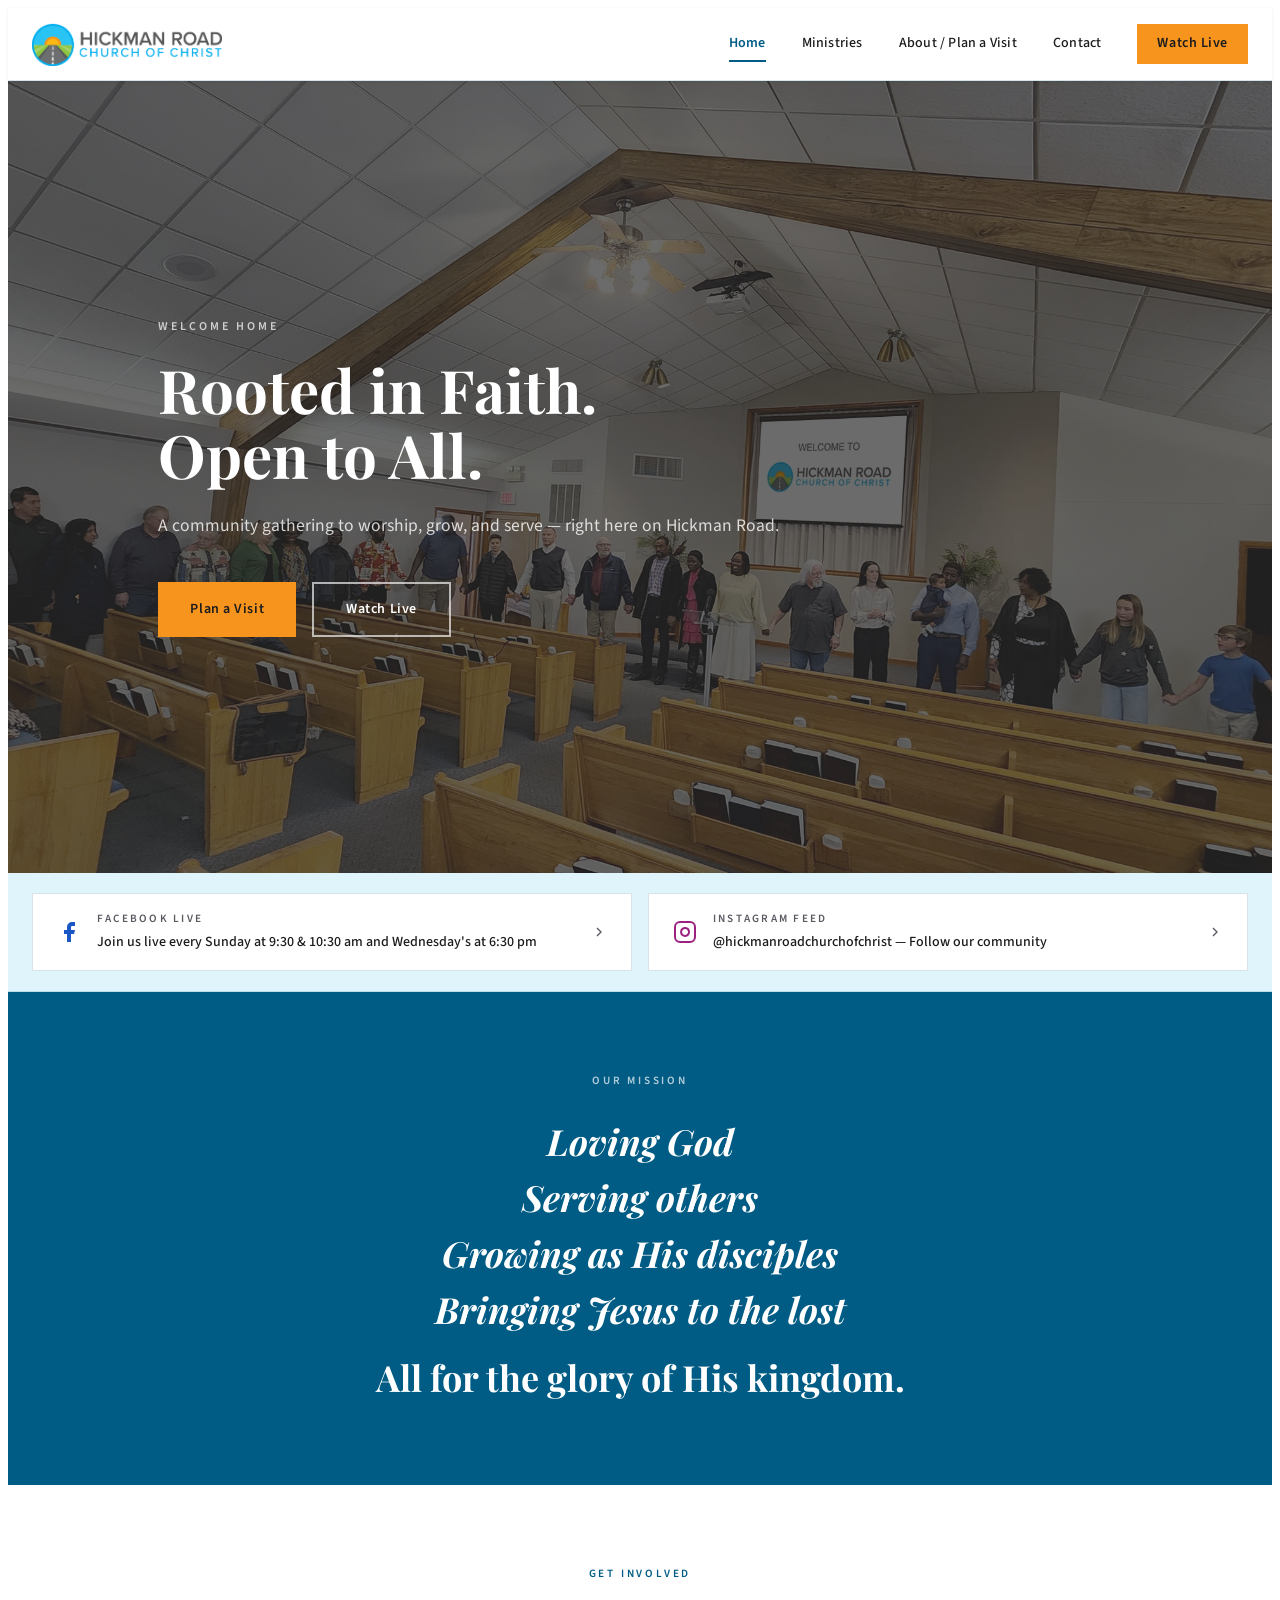
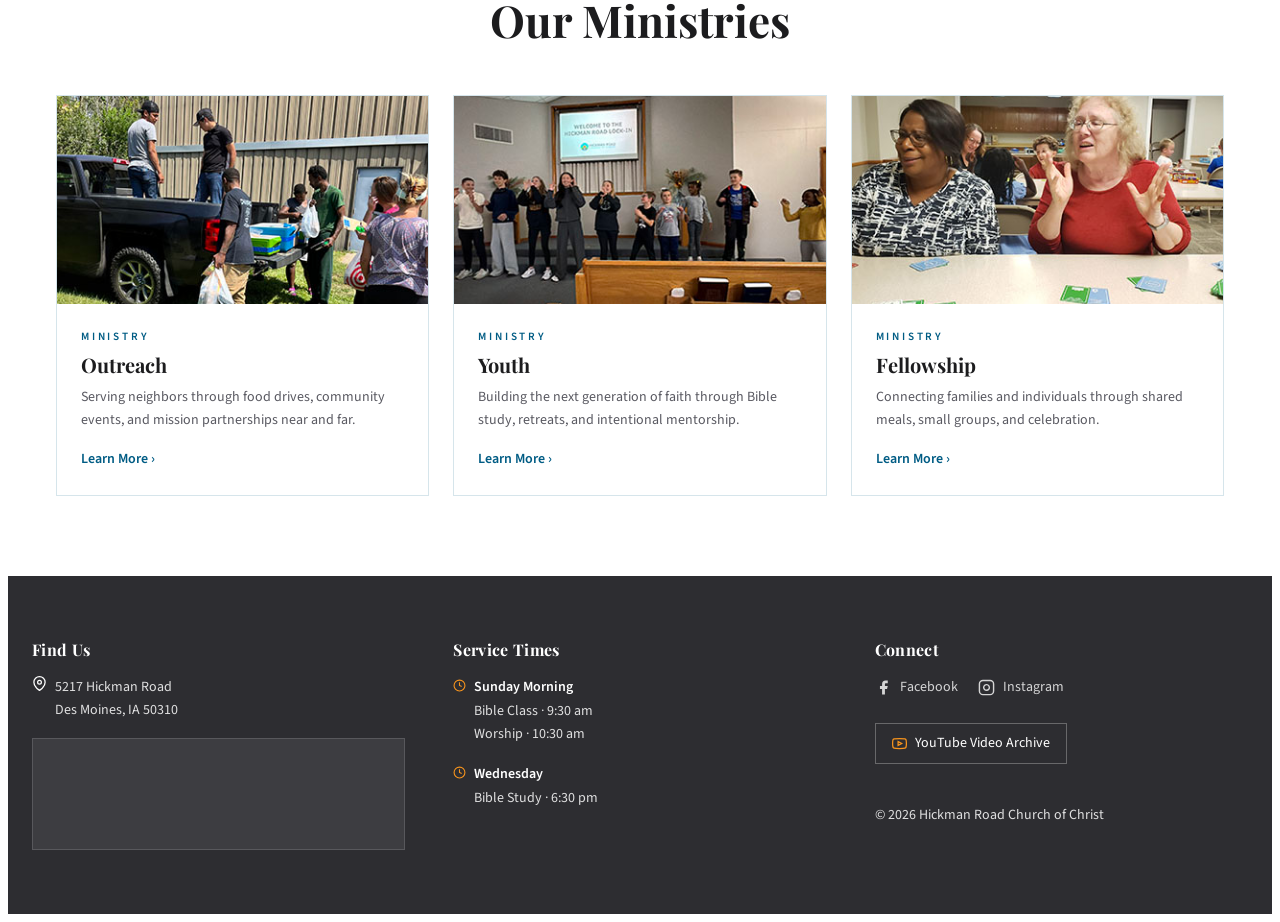
==== index.html @ 823d5087 "Initial commit" ====
<!DOCTYPE html>
<html lang="en">

<head>
    <meta charset="UTF-8" />
    <meta name="viewport" content="width=device-width, initial-scale=1.0" />
    <title>Home — Hickman Road Church of Christ</title>
    <link rel="preconnect" href="https://fonts.googleapis.com" />
    <link rel="preconnect" href="https://fonts.gstatic.com" crossorigin />
    <link
        href="https://fonts.googleapis.com/css2?family=Playfair+Display:ital,wght@0,400;0,600;0,700;1,400;1,600&family=Source+Sans+3:wght@300;400;500;600&display=swap"
        rel="stylesheet" />
    <link rel="stylesheet" href="scss/main.css" />
</head>

<body>

    <a href="#main-content" class="skip-link">Skip to main content</a>

    <header role="banner" class="site-header">
        <div class="site-header__inner">
            <a href="index.html" class="site-header__logo" aria-label="Hickman Road Church of Christ — go to home page">
                <img src="images/logo-full.png" alt="" aria-hidden="true" class="logo-full" />
                <img src="images/logo-bug.png" alt="" aria-hidden="true" class="logo-bug" />
            </a>
            <nav class="site-nav" aria-label="Main navigation">
                <a href="index.html" class="site-nav__link" aria-current="page">Home</a>
                <a href="ministries.html" class="site-nav__link">Ministries</a>
                <a href="about.html" class="site-nav__link">About / Plan a Visit</a>
                <a href="contact.html" class="site-nav__link">Contact</a>
                <a href="https://www.facebook.com/hickmanroadchurchofchrist" class="site-nav__cta" target="_blank" rel="noopener noreferrer">Watch Live</a>
            </nav>
            <button class="hamburger" id="hamburger-btn" aria-label="Open navigation menu" aria-expanded="false"
                aria-controls="mobile-nav">
                <svg id="icon-menu" width="22" height="22" viewBox="0 0 24 24" fill="none" stroke="currentColor"
                    stroke-width="2" aria-hidden="true">
                    <line x1="3" y1="6" x2="21" y2="6" />
                    <line x1="3" y1="12" x2="21" y2="12" />
                    <line x1="3" y1="18" x2="21" y2="18" />
                </svg>
                <svg id="icon-close" width="22" height="22" viewBox="0 0 24 24" fill="none" stroke="currentColor"
                    stroke-width="2" aria-hidden="true" style="display:none;">
                    <line x1="18" y1="6" x2="6" y2="18" />
                    <line x1="6" y1="6" x2="18" y2="18" />
                </svg>
            </button>
        </div>
        <div id="mobile-nav" class="mobile-nav" hidden role="navigation" aria-label="Mobile navigation">
            <a href="index.html" class="mobile-nav__link" aria-current="page">Home</a>
            <a href="ministries.html" class="mobile-nav__link">Ministries</a>
            <a href="about.html" class="mobile-nav__link">About / Plan a Visit</a>
            <a href="contact.html" class="mobile-nav__link">Contact</a>
            <a href="https://www.facebook.com/hickmanroadchurchofchrist" class="mobile-nav__link mobile-nav__link--cta" target="_blank" rel="noopener noreferrer">Watch Live</a>
        </div>
    </header>

    <main id="main-content" tabindex="-1" style="outline:none;">

        <!-- Hero -->
        <section class="hero" aria-labelledby="hero-heading">
            <img src="images/hickman_road_hero_2500x1250.webp" alt="Hickman Road Church of Christ congregation holding hands and praising God" aria-hidden="true" class="hero__bg" />
            <div class="hero__inner">
                <div class="hero__content">
                    <span class="hero__eyebrow" aria-hidden="true">Welcome Home</span>
                    <h1 id="hero-heading" class="hero__heading">Rooted in Faith.<br>Open to All.</h1>
                    <p class="hero__body">A community gathering to worship, grow, and serve — right here on Hickman Road.</p>
                    <div class="hero__actions">
                        <a href="about.html" class="btn btn--accent">Plan a Visit</a>
                        <a href="https://www.facebook.com/hickmanroadchurchofchrist" class="btn btn--outline-white" target="_blank" rel="noopener noreferrer">Watch Live</a>
                    </div>
                </div>
            </div>
        </section>

        <!-- Social Strip -->
        <div class="social-strip" aria-label="Connect with us online">
            <div class="social-strip__inner">
                <a href="https://www.facebook.com/hickmanroadchurchofchrist" class="social-strip__item" target="_blank" rel="noopener noreferrer"
                    aria-label="Join our Facebook Live service every Sunday at 10:30 am">
                    <svg class="social-strip__item-icon" width="24" height="24" viewBox="0 0 24 24" fill="#1a56c4"
                        aria-hidden="true">
                        <path d="M18 2h-3a5 5 0 00-5 5v3H7v4h3v8h4v-8h3l1-4h-4V7a1 1 0 011-1h3z" />
                    </svg>
                    <div>
                        <div class="social-strip__item-label">Facebook Live</div>
                        <div class="social-strip__item-sub">Join us live every Sunday at 9:30 & 10:30 am and Wednesday's at 6:30 pm</div>
                    </div>
                    <svg class="social-strip__item-arrow" width="16" height="16" viewBox="0 0 24 24" fill="none"
                        stroke="currentColor" stroke-width="2" aria-hidden="true">
                        <polyline points="9 18 15 12 9 6" />
                    </svg>
                </a>
                <a href="https://www.instagram.com/hickmanroadchurchofchrist" class="social-strip__item" aria-label="Follow @hickmanroadchurchofchrist on Instagram" target="_blank" rel="noopener noreferrer">
                    <svg class="social-strip__item-icon" width="24" height="24" viewBox="0 0 24 24" fill="none"
                        stroke="#9b237f" stroke-width="2" aria-hidden="true">
                        <rect x="2" y="2" width="20" height="20" rx="5" />
                        <path d="M16 11.37A4 4 0 1112.63 8 4 4 0 0116 11.37z" />
                        <line x1="17.5" y1="6.5" x2="17.51" y2="6.5" />
                    </svg>
                    <div>
                        <div class="social-strip__item-label">Instagram Feed</div>
                        <div class="social-strip__item-sub">@hickmanroadchurchofchrist — Follow our community</div>
                    </div>
                    <svg class="social-strip__item-arrow" width="16" height="16" viewBox="0 0 24 24" fill="none"
                        stroke="currentColor" stroke-width="2" aria-hidden="true">
                        <polyline points="9 18 15 12 9 6" />
                    </svg>
                </a>
            </div>
        </div>

        <!-- Mission Band -->
        <section class="mission-band" aria-labelledby="mission-band-heading">
            <div class="mission-band__inner">
                <span class="mission-band__eyebrow" aria-hidden="true">Our Mission</span>
                <h2 id="mission-band-heading" class="mission-band__text">
                    Loving God<br>Serving others<br>Growing as His disciples<br>Bringing Jesus to the lost
                    <span class="coda"><strong>All for the glory of His kingdom.</strong></span>
                </h2>
            </div>
        </section>

        <!-- Ministries Preview -->
        <section class="ministries-preview" aria-labelledby="min-preview-heading">
            <div class="ministries-preview__inner">
                <div class="ministries-preview__header">
                    <span class="eyebrow">Get Involved</span>
                    <h2 id="min-preview-heading">Our Ministries</h2>
                </div>
                <div class="ministries-preview__grid">

                    <div class="ministry-card">
                        <div class="ministry-card__image">
                            <img src="images/Joppa_387x224.jpg"
                                alt="Outreach ministry" />
                        </div>
                        <div class="ministry-card__body">
                            <span class="ministry-card__eyebrow">Ministry</span>
                            <h3 class="ministry-card__heading">Outreach</h3>
                            <p class="ministry-card__desc">Serving neighbors through food drives, community events, and
                                mission partnerships near and far.</p>
                            <a href="ministries.html#outreach" class="ministry-card__link">Learn More ›</a>
                        </div>
                    </div>

                    <div class="ministry-card">
                        <div class="ministry-card__image">
                            <img src="images/lock-in_387x224.jpg"
                                alt="Youth ministry" />
                        </div>
                        <div class="ministry-card__body">
                            <span class="ministry-card__eyebrow">Ministry</span>
                            <h3 class="ministry-card__heading">Youth</h3>
                            <p class="ministry-card__desc">Building the next generation of faith through Bible study,
                                retreats, and intentional mentorship.</p>
                            <a href="ministries.html#youth" class="ministry-card__link">Learn More ›</a>
                        </div>
                    </div>

                    <div class="ministry-card">
                        <div class="ministry-card__image">
                            <img src="images/game_night_387x224.jpg"
                                alt="Fellowship ministry" />
                        </div>
                        <div class="ministry-card__body">
                            <span class="ministry-card__eyebrow">Ministry</span>
                            <h3 class="ministry-card__heading">Fellowship</h3>
                            <p class="ministry-card__desc">Connecting families and individuals through shared meals,
                                small groups, and celebration.</p>
                            <a href="ministries.html#fellowship" class="ministry-card__link">Learn More ›</a>
                        </div>
                    </div>

                </div>
            </div>
        </section>

    </main>

    <footer class="site-footer" aria-label="Site footer">
        <div class="site-footer__inner">
            <div class="site-footer__grid">
                <div class="site-footer__col">
                    <h2 class="site-footer__heading">Find Us</h2>
                    <div style="display:flex;align-items:flex-start;gap:0.5rem;margin-bottom:1rem;">
                        <svg class="ft-icon" width="15" height="15" viewBox="0 0 24 24" fill="none"
                            stroke="currentColor" stroke-width="2" aria-hidden="true">
                            <path d="M21 10c0 7-9 13-9 13s-9-6-9-13a9 9 0 0118 0z" />
                            <circle cx="12" cy="10" r="3" />
                        </svg>
                        <address>5217 Hickman Road<br>Des Moines, IA 50310</address>
                    </div>
                    <div class="site-footer__map-placeholder">
                        <iframe
                            src="https://www.google.com/maps/embed?pb=!1m14!1m8!1m3!1d47726.13663338739!2d-93.690954!3d41.61503!3m2!1i1024!2i768!4f13.1!3m3!1m2!1s0x87ee9e9b1088c731%3A0x2dcc5c05e4bc207!2sHickman%20Road%20Church%20of%20Christ!5e0!3m2!1sen!2sus!4v1785357381232!5m2!1sen!2sus"
                            width="100%"
                            height="100%"
                            style="border:0; min-height:7rem;"
                            allowfullscreen=""
                            loading="lazy"
                            referrerpolicy="strict-origin-when-cross-origin"
                            title="Footer map showing Hickman Road Church of Christ location">
                        </iframe>
                    </div>
                </div>
                <div class="site-footer__col">
                    <h2 class="site-footer__heading">Service Times</h2>
                    <ul class="site-footer__schedule" aria-label="Weekly service schedule">
                        <li>
                            <svg class="ft-icon" width="13" height="13" viewBox="0 0 24 24" fill="none"
                                stroke="currentColor" stroke-width="2" aria-hidden="true">
                                <circle cx="12" cy="12" r="10" />
                                <polyline points="12 6 12 12 16 14" />
                            </svg>
                            <div><strong>Sunday Morning</strong>
                                <div>Bible Class · 9:30 am</div>
                                <div>Worship · 10:30 am</div>
                            </div>
                        </li>
                        <li>
                            <svg class="ft-icon" width="13" height="13" viewBox="0 0 24 24" fill="none"
                                stroke="currentColor" stroke-width="2" aria-hidden="true">
                                <circle cx="12" cy="12" r="10" />
                                <polyline points="12 6 12 12 16 14" />
                            </svg>
                            <div><strong>Wednesday</strong>
                                <div>Bible Study · 6:30 pm</div>
                            </div>
                        </li>
                    </ul>
                </div>
                <div class="site-footer__col">
                    <h2 class="site-footer__heading">Connect</h2>
                    <nav class="site-footer__social" aria-label="Social media links">
                        <a href="https://www.facebook.com/hickmanroadchurchofchrist" aria-label="Visit our Facebook page" target="_blank" rel="noopener noreferrer">
                            <svg class="ft-icon" width="17" height="17" viewBox="0 0 24 24" fill="currentColor"
                                aria-hidden="true">
                                <path d="M18 2h-3a5 5 0 00-5 5v3H7v4h3v8h4v-8h3l1-4h-4V7a1 1 0 011-1h3z" />
                            </svg> Facebook
                        </a>
                        <a href="https://www.instagram.com/hickmanroadchurchofchrist/" aria-label="Visit our Instagram profile" target="_blank" rel="noopener noreferrer">
                            <svg class="ft-icon" width="17" height="17" viewBox="0 0 24 24" fill="none"
                                stroke="currentColor" stroke-width="2" aria-hidden="true">
                                <rect x="2" y="2" width="20" height="20" rx="5" />
                                <path d="M16 11.37A4 4 0 1112.63 8 4 4 0 0116 11.37z" />
                                <line x1="17.5" y1="6.5" x2="17.51" y2="6.5" />
                            </svg> Instagram
                        </a>
                    </nav>
                    <a href="https://www.youtube.com/@hickmanroadchurchofchrist6056" class="site-footer__archive" aria-label="Browse sermon archive recordings" target="_blank" rel="noopener noreferrer">
                        <svg class="ft-icon" width="15" height="15" viewBox="0 0 24 24" fill="none"
                            stroke="currentColor" stroke-width="2" aria-hidden="true">
                            <path
                                d="M22.54 6.42a2.78 2.78 0 00-1.94-1.96C18.88 4 12 4 12 4s-6.88 0-8.6.46a2.78 2.78 0 00-1.94 1.96A29 29 0 001 12a29 29 0 00.46 5.58A2.78 2.78 0 003.4 19.54C5.12 20 12 20 12 20s6.88 0 8.6-.46a2.78 2.78 0 001.94-1.96A29 29 0 0023 12a29 29 0 00-.46-5.58z" />
                            <polygon points="9.75 15.02 15.5 12 9.75 8.98 9.75 15.02" />
                        </svg>
                        YouTube Video Archive
                    </a>
                    <p class="site-footer__copy">© 2026 Hickman Road Church of Christ</p>
                    <p class="site-footer__copy">
                    </p>
                </div>
            </div>
        </div>
    </footer>

    <script src="js/main.js"></script>
</body>

</html>
---- scss/main.css ----
*,
*::before,
*::after {
  box-sizing: border-box;
}

html {
  font-size: 16px;
  scroll-behavior: smooth;
  -webkit-text-size-adjust: 100%;
}

body {
  font-family: "Source Sans 3", "Segoe UI", Helvetica, Arial, sans-serif;
  font-size: 1rem;
  line-height: 1.65;
  color: #1c1c1e;
  background-color: #ffffff;
  -webkit-font-smoothing: antialiased;
  -moz-osx-font-smoothing: grayscale;
}

h1,
h2,
h3,
h4,
h5,
h6 {
  font-family: "Playfair Display", Georgia, "Times New Roman", serif;
  font-weight: 700;
  line-height: 1.2;
  color: #1c1c1e;
  margin: 0;
}

p {
  margin: 0;
}

a {
  color: #005c84;
  text-decoration: none;
}
a:hover {
  text-decoration: underline;
}

img,
picture,
video {
  max-width: 100%;
  display: block;
}

ul,
ol {
  list-style: none;
  margin: 0;
  padding: 0;
}

button {
  font-family: "Source Sans 3", "Segoe UI", Helvetica, Arial, sans-serif;
  cursor: pointer;
}

address {
  font-style: normal;
}

button:focus-visible,
a:focus-visible,
input:focus-visible,
select:focus-visible,
textarea:focus-visible {
  outline: 3px solid #005c84;
  outline-offset: 3px;
}

@media (prefers-reduced-motion: reduce) {
  *,
  *::before,
  *::after {
    animation-duration: 0.01ms !important;
    animation-iteration-count: 1 !important;
    transition-duration: 0.01ms !important;
  }
}
.sr-only {
  position: absolute;
  width: 1px;
  height: 1px;
  padding: 0;
  margin: -1px;
  overflow: hidden;
  clip: rect(0, 0, 0, 0);
  white-space: nowrap;
  border-width: 0;
}

.section--primary h1,
.section--primary h2,
.section--primary h3,
.section--primary p,
.mission-band h1,
.mission-band h2 {
  color: #ffffff;
}

@keyframes fadeInUp {
  from {
    opacity: 0;
    transform: translateY(28px);
  }
  to {
    opacity: 1;
    transform: translateY(0);
  }
}
@keyframes fadeIn {
  from {
    opacity: 0;
  }
  to {
    opacity: 1;
  }
}
@keyframes slideInLeft {
  from {
    opacity: 0;
    transform: translateX(-28px);
  }
  to {
    opacity: 1;
    transform: translateX(0);
  }
}
@keyframes pulse {
  0%, 100% {
    transform: scale(1);
  }
  50% {
    transform: scale(1.03);
  }
}
@keyframes shimmer {
  from {
    background-position: -200% 0;
  }
  to {
    background-position: 200% 0;
  }
}
.anim-fade-in-up {
  animation: fadeInUp 0.65s ease both;
}

.anim-fade-in {
  animation: fadeIn 0.5s ease both;
}

.anim-slide-in-left {
  animation: slideInLeft 0.55s ease both;
}

.anim-delay-1 {
  animation-delay: 0.1s;
}

.anim-delay-2 {
  animation-delay: 0.2s;
}

.anim-delay-3 {
  animation-delay: 0.3s;
}

.anim-delay-4 {
  animation-delay: 0.4s;
}

.anim-delay-5 {
  animation-delay: 0.5s;
}

@media (prefers-reduced-motion: reduce) {
  .anim-fade-in-up,
  .anim-fade-in,
  .anim-slide-in-left {
    animation: none;
    opacity: 1;
    transform: none;
  }
}
.site-header {
  position: sticky;
  top: 0;
  z-index: 50;
  background-color: #ffffff;
  border-bottom: 1px solid rgba(0, 92, 132, 0.16);
  box-shadow: 0 1px 3px rgba(0, 0, 0, 0.08);
}
.site-header__inner {
  width: 100%;
  max-width: 1280px;
  margin-inline: auto;
  padding-inline: 1.5rem;
  height: 72px;
  display: flex;
  align-items: center;
  justify-content: space-between;
}
.site-header__logo {
  display: flex;
  align-items: center;
  background: none;
  border: none;
  padding: 0;
  cursor: pointer;
  transition: opacity 0.15s ease;
}
.site-header__logo:hover {
  opacity: 0.85;
}
.site-header__logo .logo-full {
  display: none;
  height: 44px;
  width: auto;
  -o-object-fit: contain;
     object-fit: contain;
}
@media screen and (min-width: 768px) {
  .site-header__logo .logo-full {
    display: block;
  }
}
.site-header__logo .logo-bug {
  display: block;
  height: 40px;
  width: auto;
  -o-object-fit: contain;
     object-fit: contain;
}
@media screen and (min-width: 768px) {
  .site-header__logo .logo-bug {
    display: none;
  }
}

.site-nav {
  display: none;
  align-items: center;
  gap: 0.25rem;
}
@media screen and (min-width: 768px) {
  .site-nav {
    display: flex;
  }
}
.site-nav__link {
  position: relative;
  padding: 0.5rem 1rem;
  display: inline-block;
  font-family: "Source Sans 3", "Segoe UI", Helvetica, Arial, sans-serif;
  font-size: 0.875rem;
  font-weight: 500;
  color: #1c1c1e;
  background: none;
  border: none;
  cursor: pointer;
  letter-spacing: 0.015em;
  transition: color 0.15s ease, transform 0.15s ease;
  text-decoration: none;
}
.site-nav__link::after {
  content: "";
  position: absolute;
  bottom: 2px;
  left: 1rem;
  right: 1rem;
  height: 2px;
  background-color: #005c84;
  transform: scaleX(0);
  transform-origin: center;
  transition: transform 0.25s ease;
}
.site-nav__link:hover {
  color: #005c84;
  text-decoration: none;
  transform: scale(1.06);
}
.site-nav__link:hover::after {
  transform: scaleX(1);
}
.site-nav__link:focus-visible {
  text-decoration: none;
}
.site-nav__link[aria-current=page] {
  color: #005c84;
  font-weight: 600;
}
.site-nav__link[aria-current=page]::after {
  transform: scaleX(1);
}
.site-nav__cta {
  display: inline-flex;
  align-items: center;
  justify-content: center;
  gap: 0.5rem;
  padding: 0.875rem 2rem;
  font-family: "Source Sans 3", "Segoe UI", Helvetica, Arial, sans-serif;
  font-size: 0.875rem;
  font-weight: 600;
  letter-spacing: 0.04em;
  border: none;
  cursor: pointer;
  transition: background-color 0.15s ease, transform 0.15s ease, box-shadow 0.15s ease;
  text-decoration: none;
}
.site-nav__cta:hover {
  transform: translateY(-2px);
  box-shadow: 0 4px 16px rgba(0, 0, 0, 0.12);
  text-decoration: none;
}
.site-nav__cta:active {
  transform: translateY(0);
  box-shadow: none;
}
.site-nav__cta:focus-visible {
  outline: 3px solid #005c84;
  outline-offset: 3px;
}
.site-nav__cta {
  margin-left: 1rem;
  padding: 0.5rem 1.25rem;
  background-color: #f7941d;
  color: #1c1c1e;
}
.site-nav__cta:hover {
  background-color: rgb(207.4564102564, 116.5794871795, 7.3435897436);
}

.hamburger {
  display: flex;
  align-items: center;
  justify-content: center;
  width: 40px;
  height: 40px;
  padding: 0;
  background: none;
  border: none;
  cursor: pointer;
  color: #1c1c1e;
  transition: color 0.15s ease;
}
@media screen and (min-width: 768px) {
  .hamburger {
    display: none;
  }
}
.hamburger:hover {
  color: #005c84;
}

.mobile-nav {
  background-color: #ffffff;
  border-top: 1px solid rgba(0, 92, 132, 0.16);
}
.mobile-nav[hidden] {
  display: none;
}
@media screen and (min-width: 768px) {
  .mobile-nav {
    display: none !important;
  }
}
.mobile-nav__link {
  display: block;
  width: 100%;
  padding: 1rem 1.5rem;
  font-family: "Source Sans 3", "Segoe UI", Helvetica, Arial, sans-serif;
  font-size: 0.9rem;
  font-weight: 500;
  text-align: left;
  background: none;
  border: none;
  border-bottom: 1px solid rgba(0, 92, 132, 0.16);
  cursor: pointer;
  color: #1c1c1e;
  transition: background-color 0.15s ease, color 0.15s ease;
  text-decoration: none;
  display: block;
}
.mobile-nav__link:hover {
  background-color: #e0f4fb;
  color: #005c84;
}
.mobile-nav__link[aria-current=page] {
  color: #005c84;
  font-weight: 600;
  background-color: rgba(224, 244, 251, 0.6);
}
.mobile-nav__link--cta {
  background-color: #f7941d;
  color: #1c1c1e;
  font-weight: 600;
}
.mobile-nav__link--cta:hover {
  background-color: rgb(217.3076923077, 122.1153846154, 7.6923076923);
  color: #1c1c1e;
}

.site-footer {
  background-color: #2d2d31;
  color: #ffffff;
}
.site-footer__inner {
  width: 100%;
  max-width: 1280px;
  margin-inline: auto;
  padding-inline: 1.5rem;
  padding-top: 4rem;
  padding-bottom: 4rem;
}
.site-footer__grid {
  display: grid;
  grid-template-columns: 1fr;
  gap: 2.5rem;
}
@media screen and (min-width: 768px) {
  .site-footer__grid {
    grid-template-columns: repeat(3, 1fr);
    gap: 3rem;
  }
}
.site-footer__heading {
  font-family: "Playfair Display", Georgia, "Times New Roman", serif;
  font-size: 1rem;
  font-weight: 700;
  color: #ffffff;
  margin-bottom: 1rem;
  letter-spacing: 0.02em;
}
.site-footer__col p, .site-footer__col address {
  font-size: 0.875rem;
  line-height: 1.65;
  color: rgba(255, 255, 255, 0.85);
}
.site-footer__map-placeholder {
  width: 100%;
  height: 7rem;
  margin-top: 0.75rem;
  background-color: rgba(255, 255, 255, 0.08);
  border: 1px solid rgba(255, 255, 255, 0.14);
  display: flex;
  align-items: center;
  justify-content: center;
}
.site-footer__map-placeholder span {
  font-size: 0.7rem;
  color: rgba(255, 255, 255, 0.4);
  letter-spacing: 0.15em;
}
.site-footer__schedule {
  display: flex;
  flex-direction: column;
  gap: 1rem;
}
.site-footer__schedule li {
  display: flex;
  align-items: flex-start;
  gap: 0.5rem;
  font-size: 0.875rem;
  color: rgba(255, 255, 255, 0.85);
}
.site-footer__schedule li .ft-icon {
  flex-shrink: 0;
  margin-top: 3px;
  color: #f7941d;
}
.site-footer__schedule li strong {
  display: block;
  font-weight: 600;
  color: #ffffff;
  margin-bottom: 0.1rem;
}
.site-footer__social {
  display: flex;
  gap: 1.25rem;
  margin-bottom: 1.5rem;
}
.site-footer__social a,
.site-footer__social a:visited {
  display: inline-flex;
  align-items: center;
  gap: 0.5rem;
  font-size: 0.875rem;
  color: rgba(255, 255, 255, 0.8);
  text-decoration: none;
  transition: color 0.15s ease;
}
.site-footer__social a:hover,
.site-footer__social a:visited:hover {
  color: #ffffff;
  text-decoration: none;
}
.site-footer__social a .ft-icon,
.site-footer__social a:visited .ft-icon {
  flex-shrink: 0;
}
.site-footer__archive {
  display: inline-flex;
  align-items: center;
  gap: 0.5rem;
  padding: 0.5rem 1rem;
  font-size: 0.875rem;
  color: #ffffff;
  border: 1px solid rgba(255, 255, 255, 0.28);
  text-decoration: none;
  transition: background-color 0.15s ease;
}
.site-footer__archive .ft-icon {
  color: #f7941d;
}
.site-footer__archive:hover {
  background-color: rgba(255, 255, 255, 0.1);
  text-decoration: none;
}
.site-footer__copy {
  margin-top: 0.5rem;
  font-size: 0.75rem;
  color: rgba(255, 255, 255, 0.55);
}
.site-footer__copy a[href] {
  color: rgba(255, 255, 255, 0.7);
  text-decoration: underline;
}
.site-footer__copy a[href]:hover {
  color: #ffffff;
}
.site-footer__copy:first-of-type {
  margin-top: 2.5rem;
}
.site-footer__scss-link {
  font-size: 0.7rem;
  font-family: "Source Sans 3", "Segoe UI", Helvetica, Arial, sans-serif;
  color: rgba(255, 255, 255, 0.45);
  text-decoration: underline;
  text-underline-offset: 2px;
  transition: color 0.15s ease;
}
.site-footer__scss-link:hover {
  color: rgba(255, 255, 255, 0.8);
}

.skip-link {
  position: absolute;
  width: 1px;
  height: 1px;
  padding: 0;
  margin: -1px;
  overflow: hidden;
  clip: rect(0, 0, 0, 0);
  white-space: nowrap;
  border-width: 0;
}
.skip-link:focus {
  position: absolute;
  top: 0.5rem;
  left: 0.5rem;
  z-index: 100;
  width: auto;
  height: auto;
  padding: 0.75rem 1.25rem;
  margin: 0;
  clip: auto;
  white-space: normal;
  overflow: visible;
  background-color: #005c84;
  color: #ffffff;
  font-size: 0.875rem;
  font-weight: 600;
  box-shadow: 0 4px 16px rgba(0, 0, 0, 0.12);
  text-decoration: none;
}

.demo-bar {
  background-color: #1c1c1e;
  color: rgba(255, 255, 255, 0.9);
  padding: 0.5rem 1.5rem;
  display: flex;
  align-items: center;
  gap: 0.75rem;
  flex-wrap: wrap;
  font-family: "Source Sans 3", "Segoe UI", Helvetica, Arial, sans-serif;
  font-size: 0.75rem;
}
.demo-bar__label {
  opacity: 0.45;
  font-weight: 600;
  letter-spacing: 0.2em;
  text-transform: uppercase;
}
.demo-bar__divider {
  opacity: 0.2;
}
.demo-bar__btn {
  padding: 0.25rem 0.75rem;
  background: none;
  border: none;
  cursor: pointer;
  font-family: "Source Sans 3", "Segoe UI", Helvetica, Arial, sans-serif;
  font-size: 0.75rem;
  color: rgba(255, 255, 255, 0.55);
  transition: color 0.15s ease;
}
.demo-bar__btn:hover {
  color: #ffffff;
}
.demo-bar__btn--active {
  background-color: #f7941d;
  color: #1c1c1e;
  font-weight: 600;
}

.btn {
  display: inline-flex;
  align-items: center;
  justify-content: center;
  gap: 0.5rem;
  padding: 0.875rem 2rem;
  font-family: "Source Sans 3", "Segoe UI", Helvetica, Arial, sans-serif;
  font-size: 0.875rem;
  font-weight: 600;
  letter-spacing: 0.04em;
  border: none;
  cursor: pointer;
  transition: background-color 0.15s ease, transform 0.15s ease, box-shadow 0.15s ease;
  text-decoration: none;
}
.btn:hover {
  transform: translateY(-2px);
  box-shadow: 0 4px 16px rgba(0, 0, 0, 0.12);
  text-decoration: none;
}
.btn:active {
  transform: translateY(0);
  box-shadow: none;
}
.btn:focus-visible {
  outline: 3px solid #005c84;
  outline-offset: 3px;
}
.btn--primary {
  background-color: #005c84;
  color: #ffffff;
}
.btn--primary:hover {
  background-color: rgb(0, 63.5636363636, 91.2);
}
.btn--accent {
  background-color: #f7941d;
  color: #1c1c1e;
}
.btn--accent:hover {
  background-color: rgb(217.3076923077, 122.1153846154, 7.6923076923);
}
.btn--outline {
  background-color: transparent;
  color: #005c84;
  border: 2px solid #005c84;
}
.btn--outline:hover {
  background-color: rgba(0, 92, 132, 0.07);
}
.btn--outline-white {
  background-color: transparent;
  color: #ffffff;
  border: 2px solid rgba(255, 255, 255, 0.65);
}
.btn--outline-white:hover {
  background-color: rgba(255, 255, 255, 0.12);
}
.btn--full {
  width: 100%;
}

.eyebrow {
  font-family: "Source Sans 3", "Segoe UI", Helvetica, Arial, sans-serif;
  font-size: 0.7rem;
  font-weight: 600;
  letter-spacing: 0.25em;
  text-transform: uppercase;
  color: #005c84;
  display: block;
  margin-bottom: 0.625rem;
}
.eyebrow--white {
  font-family: "Source Sans 3", "Segoe UI", Helvetica, Arial, sans-serif;
  font-size: 0.7rem;
  font-weight: 600;
  letter-spacing: 0.25em;
  text-transform: uppercase;
  color: rgba(255, 255, 255, 0.72);
}

.ministry-card {
  border: 1px solid rgba(0, 92, 132, 0.16);
  background-color: #ffffff;
  display: flex;
  flex-direction: column;
  transition: border-color 0.25s ease, box-shadow 0.25s ease, transform 0.25s ease;
}
.ministry-card:hover {
  transform: translateY(-3px);
  box-shadow: 0 4px 16px rgba(0, 0, 0, 0.12);
}
.ministry-card__image {
  height: 13rem;
  overflow: hidden;
  background-color: #e0f4fb;
}
.ministry-card__image img {
  width: 100%;
  height: 100%;
  -o-object-fit: cover;
     object-fit: cover;
  display: block;
  transform: scale(1);
  transition: transform 0.55s ease;
}
.ministry-card:hover .ministry-card__image img {
  transform: scale(1.07);
}
.ministry-card__body {
  padding: 1.5rem;
  display: flex;
  flex-direction: column;
  flex: 1;
}
.ministry-card__eyebrow {
  font-family: "Source Sans 3", "Segoe UI", Helvetica, Arial, sans-serif;
  font-size: 0.7rem;
  font-weight: 600;
  letter-spacing: 0.25em;
  text-transform: uppercase;
  color: #005c84;
  margin-bottom: 0.4rem;
}
.ministry-card__heading {
  font-family: "Playfair Display", Georgia, "Times New Roman", serif;
  font-size: 1.25rem;
  color: #1c1c1e;
  margin-bottom: 0.6rem;
}
.ministry-card__desc {
  font-size: 0.875rem;
  color: #595961;
  line-height: 1.65;
  margin-bottom: 1rem;
  flex: 1;
}
.ministry-card__link {
  display: inline-flex;
  align-items: center;
  gap: 0.3rem;
  font-size: 0.875rem;
  font-weight: 600;
  color: #005c84;
  background: none;
  border: none;
  cursor: pointer;
  padding: 0;
  transition: gap 0.15s ease, color 0.15s ease;
}
.ministry-card__link:hover {
  gap: 0.6rem;
  text-decoration: none;
}

.social-strip {
  background-color: #e0f4fb;
  border-bottom: 1px solid rgba(0, 92, 132, 0.16);
}
.social-strip__inner {
  width: 100%;
  max-width: 1280px;
  margin-inline: auto;
  padding-inline: 1.5rem;
  display: flex;
  flex-direction: column;
  gap: 1rem;
}
@media screen and (min-width: 768px) {
  .social-strip__inner {
    flex-direction: row;
    align-items: stretch;
    justify-content: flex-start;
  }
}
.social-strip__inner {
  padding-top: 1.25rem;
  padding-bottom: 1.25rem;
}
.social-strip__item {
  flex: 1;
  display: flex;
  align-items: center;
  gap: 1rem;
  padding: 1rem 1.5rem;
  background-color: #ffffff;
  border: 1px solid rgba(0, 92, 132, 0.16);
  text-decoration: none;
  transition: border-color 0.25s ease;
}
.social-strip__item:hover {
  border-color: rgba(0, 92, 132, 0.4);
  text-decoration: none;
}
.social-strip__item-icon {
  flex-shrink: 0;
}
.social-strip__item-label {
  font-size: 0.7rem;
  font-weight: 600;
  letter-spacing: 0.2em;
  text-transform: uppercase;
  color: #595961;
  margin-bottom: 0.15rem;
}
.social-strip__item-sub {
  font-size: 0.875rem;
  font-weight: 500;
  color: #1c1c1e;
}
.social-strip__item-arrow {
  margin-left: auto;
  color: #595961;
  flex-shrink: 0;
  transition: color 0.15s ease, transform 0.15s ease;
}
.social-strip__item:hover .social-strip__item-arrow {
  color: #005c84;
  transform: translateX(4px);
}

.mission-band {
  background-color: #005c84;
  padding: 5rem 1.5rem;
  text-align: center;
}
.mission-band__inner {
  max-width: 46rem;
  margin-inline: auto;
}
.mission-band__eyebrow {
  font-family: "Source Sans 3", "Segoe UI", Helvetica, Arial, sans-serif;
  font-size: 0.7rem;
  font-weight: 600;
  letter-spacing: 0.25em;
  text-transform: uppercase;
  color: rgba(255, 255, 255, 0.7);
  display: block;
  margin-bottom: 1.5rem;
}
.mission-band__text {
  font-family: "Playfair Display", Georgia, "Times New Roman", serif;
  font-size: clamp(1.6rem, 3.5vw, 2.25rem);
  font-weight: 700;
  font-style: italic;
  color: #ffffff;
  line-height: 1.55;
}
.mission-band__text .coda {
  display: block;
  font-style: normal;
  font-weight: 700;
  font-size: 1em;
  color: rgb(255, 255, 255);
  margin-top: 0.75rem;
}

.times-card {
  background-color: rgba(235, 249, 253, 0.75);
  padding: 2rem;
  box-shadow: 0 10px 40px rgba(0, 0, 0, 0.18);
}
.times-card__heading {
  font-family: "Playfair Display", Georgia, "Times New Roman", serif;
  font-size: 1.125rem;
  font-weight: 700;
  color: #1c1c1e;
  padding-bottom: 0.75rem;
  border-bottom: 1px solid rgba(0, 92, 132, 0.16);
  margin-bottom: 1.25rem;
}
.times-card__list {
  display: flex;
  flex-direction: column;
  gap: 1rem;
  margin-bottom: 1.5rem;
}
.times-card__list li {
  display: flex;
  align-items: flex-start;
  gap: 0.75rem;
  font-size: 0.875rem;
}
.times-card__list li .tc-icon {
  flex-shrink: 0;
  margin-top: 2px;
  color: #005c84;
}
.times-card__list li strong {
  display: block;
  font-weight: 600;
  color: #1c1c1e;
  margin-bottom: 0.1rem;
}
.times-card__list li span {
  color: #595961;
}

.person-card {
  display: flex;
  align-items: center;
  gap: 1rem;
  border: 1px solid rgba(0, 92, 132, 0.16);
  padding: 1.25rem;
}
.person-card__avatar {
  border-radius: 9999px;
  overflow: hidden;
  flex-shrink: 0;
  background-color: #e0f4fb;
}
.person-card__avatar img {
  width: 100%;
  height: 100%;
  -o-object-fit: cover;
     object-fit: cover;
  display: block;
}
.person-card__avatar--md {
  width: 3rem;
  height: 3rem;
}
.person-card__avatar--lg {
  width: 4.5rem;
  height: 4.5rem;
}
.person-card__name {
  font-family: "Playfair Display", Georgia, "Times New Roman", serif;
  font-size: 1.1rem;
  font-weight: 700;
  color: #1c1c1e;
  margin-bottom: 0.2rem;
}
.person-card__role {
  font-size: 0.7rem;
  font-weight: 700;
  letter-spacing: 0.07em;
  text-transform: uppercase;
  color: #005c84;
  margin-bottom: 0.2rem;
}
.person-card__meta {
  font-size: 0.75rem;
  color: #595961;
}

.deacon-tag {
  border: 1px solid rgba(0, 92, 132, 0.16);
  padding: 0.75rem 1.25rem;
  font-size: 0.875rem;
}
.deacon-tag__name {
  font-weight: 600;
  color: #1c1c1e;
  margin-bottom: 0.15rem;
}
.deacon-tag__role {
  font-size: 0.75rem;
  color: #595961;
}

.belief-item {
  border-left: 4px solid #f7941d;
  padding-left: 1.25rem;
}
.belief-item h3 {
  font-family: "Playfair Display", Georgia, "Times New Roman", serif;
  font-size: 1rem;
  font-weight: 700;
  color: #1c1c1e;
  margin-bottom: 0.3rem;
}
.belief-item p {
  font-size: 0.875rem;
  color: #595961;
  line-height: 1.65;
}

.map-placeholder {
  background-color: #e0f4fb;
  border: 1px solid rgba(0, 92, 132, 0.16);
  display: flex;
  flex-direction: column;
  align-items: center;
  justify-content: center;
  min-height: 16rem;
  gap: 0.5rem;
  color: #595961;
}
.map-placeholder .mp-icon {
  opacity: 0.3;
}
.map-placeholder span {
  font-size: 0.7rem;
  opacity: 0.5;
  letter-spacing: 0.15em;
}

.dot-list {
  display: flex;
  flex-direction: column;
  gap: 0.5rem;
}
.dot-list li {
  display: flex;
  align-items: center;
  gap: 0.625rem;
  font-size: 0.875rem;
  color: #1c1c1e;
}
.dot-list li::before {
  content: "";
  display: block;
  width: 6px;
  height: 6px;
  background-color: #f7941d;
  border-radius: 9999px;
  flex-shrink: 0;
}

.form {
  display: flex;
  flex-direction: column;
  gap: 1.25rem;
}
.form__row {
  display: grid;
  grid-template-columns: 1fr;
  gap: 1.25rem;
}
@media screen and (min-width: 768px) {
  .form__row {
    grid-template-columns: 1fr 1fr;
  }
}
.form__group {
  display: flex;
  flex-direction: column;
  gap: 0.375rem;
}
.form__label {
  font-family: "Source Sans 3", "Segoe UI", Helvetica, Arial, sans-serif;
  font-size: 0.875rem;
  font-weight: 600;
  color: #1c1c1e;
}
.form__label .required {
  color: #b91c1c;
  margin-left: 0.2rem;
}
.form input[type=text],
.form input[type=email],
.form input[type=tel],
.form select,
.form textarea {
  width: 100%;
  padding: 0.75rem 1rem;
  font-family: "Source Sans 3", "Segoe UI", Helvetica, Arial, sans-serif;
  font-size: 0.9375rem;
  color: #1c1c1e;
  background-color: #f0fafd;
  border: 1.5px solid rgba(0, 92, 132, 0.16);
  border-radius: 2px;
  transition: border-color 0.15s ease, box-shadow 0.15s ease, background-color 0.15s ease;
  -webkit-appearance: none;
     -moz-appearance: none;
          appearance: none;
}
.form input[type=text]::-moz-placeholder, .form input[type=email]::-moz-placeholder, .form input[type=tel]::-moz-placeholder, .form select::-moz-placeholder, .form textarea::-moz-placeholder {
  color: #595961;
}
.form input[type=text]::placeholder,
.form input[type=email]::placeholder,
.form input[type=tel]::placeholder,
.form select::placeholder,
.form textarea::placeholder {
  color: #595961;
}
.form input[type=text]:hover,
.form input[type=email]:hover,
.form input[type=tel]:hover,
.form select:hover,
.form textarea:hover {
  border-color: rgba(0, 92, 132, 0.45);
}
.form input[type=text]:focus,
.form input[type=email]:focus,
.form input[type=tel]:focus,
.form select:focus,
.form textarea:focus {
  outline: none;
  border-color: #005c84;
  background-color: #ffffff;
  box-shadow: 0 0 0 3px rgba(0, 92, 132, 0.15);
}
.form input[type=text]:valid:not(:-moz-placeholder), .form input[type=email]:valid:not(:-moz-placeholder), .form input[type=tel]:valid:not(:-moz-placeholder), .form select:valid:not(:-moz-placeholder), .form textarea:valid:not(:-moz-placeholder) {
  border-color: #2d7a4f;
}
.form input[type=text]:valid:not(:placeholder-shown),
.form input[type=email]:valid:not(:placeholder-shown),
.form input[type=tel]:valid:not(:placeholder-shown),
.form select:valid:not(:placeholder-shown),
.form textarea:valid:not(:placeholder-shown) {
  border-color: #2d7a4f;
}
.form input[type=text]:invalid:not(:-moz-placeholder), .form input[type=email]:invalid:not(:-moz-placeholder), .form input[type=tel]:invalid:not(:-moz-placeholder), .form select:invalid:not(:-moz-placeholder), .form textarea:invalid:not(:-moz-placeholder) {
  border-color: #b91c1c;
}
.form input[type=text]:invalid:not(:placeholder-shown),
.form input[type=email]:invalid:not(:placeholder-shown),
.form input[type=tel]:invalid:not(:placeholder-shown),
.form select:invalid:not(:placeholder-shown),
.form textarea:invalid:not(:placeholder-shown) {
  border-color: #b91c1c;
}
.form textarea {
  resize: vertical;
  min-height: 9rem;
  line-height: 1.6;
}
.form select {
  background-image: url("data:image/svg+xml,%3Csvg xmlns='http://www.w3.org/2000/svg' width='16' height='16' viewBox='0 0 24 24' fill='none' stroke='%23595961' stroke-width='2'%3E%3Cpolyline points='6 9 12 15 18 9'%3E%3C/polyline%3E%3C/svg%3E");
  background-repeat: no-repeat;
  background-position: right 0.875rem center;
  padding-right: 2.5rem;
}
.form__hint {
  font-size: 0.8rem;
  color: #595961;
  margin-top: 0.25rem;
}
.form__error {
  font-size: 0.8rem;
  color: #b91c1c;
  margin-top: 0.25rem;
}
.form__submit {
  align-self: flex-start;
  margin-top: 0.5rem;
}
.form__success {
  padding: 1.25rem 1.5rem;
  background-color: rgba(45, 122, 79, 0.1);
  border: 1.5px solid rgba(45, 122, 79, 0.35);
  border-radius: 4px;
  color: rgb(34.005988024, 92.194011976, 59.6994011976);
  font-size: 0.9rem;
  line-height: 1.6;
}
.form__success strong {
  display: block;
  font-size: 1rem;
  margin-bottom: 0.25rem;
}

.page-intro {
  background-color: #e0f4fb;
  padding: 5rem 1.5rem;
  text-align: center;
}
.page-intro__inner {
  width: 100%;
  max-width: 1280px;
  margin-inline: auto;
  padding-inline: 1.5rem;
  max-width: 48rem;
  margin-inline: auto;
}
.page-intro__eyebrow {
  font-family: "Source Sans 3", "Segoe UI", Helvetica, Arial, sans-serif;
  font-size: 0.7rem;
  font-weight: 600;
  letter-spacing: 0.25em;
  text-transform: uppercase;
  color: #005c84;
  display: block;
  margin-bottom: 0.75rem;
}
.page-intro__heading {
  font-family: "Playfair Display", Georgia, "Times New Roman", serif;
  font-size: clamp(2.5rem, 5vw, 3.25rem);
  color: #1c1c1e;
  margin-bottom: 1.25rem;
}
.page-intro__body {
  font-size: 1.1rem;
  color: #595961;
  line-height: 1.7;
}

.hero {
  position: relative;
  min-height: 88vh;
  display: flex;
  align-items: center;
  background-color: #1c1c1c;
}
.hero__bg {
  position: absolute;
  inset: 0;
  width: 100%;
  height: 100%;
  -o-object-fit: cover;
     object-fit: cover;
  opacity: 0.35;
}
.hero__inner {
  position: relative;
  z-index: 1;
  width: 100%;
  max-width: 1280px;
  margin-inline: auto;
  padding-inline: 1.5rem;
  padding-top: 6rem;
  padding-bottom: 6rem;
  width: 100%;
  display: flex;
  flex-direction: column;
  align-items: flex-start;
  gap: 2rem;
}
@media screen and (min-width: 768px) {
  .hero__inner {
    width: 80%;
  }
}
.hero__content {
  color: #ffffff;
  animation: fadeInUp 0.7s ease both;
  width: min(100%, 52rem);
}
.hero__eyebrow {
  display: block;
  font-size: 0.75rem;
  font-weight: 600;
  letter-spacing: 0.25em;
  text-transform: uppercase;
  color: rgba(255, 255, 255, 0.72);
  margin-bottom: 1.25rem;
}
.hero__heading {
  font-family: "Playfair Display", Georgia, "Times New Roman", serif;
  font-size: clamp(2.5rem, 6vw, 3.75rem);
  font-weight: 700;
  line-height: 1.08;
  color: #ffffff;
  margin-bottom: 1.5rem;
}
.hero__body {
  font-size: 1.1rem;
  line-height: 1.75;
  color: rgba(255, 255, 255, 0.8);
  max-width: 40rem;
  margin-bottom: 2.5rem;
}
.hero__actions {
  display: flex;
  flex-direction: column;
  gap: 1rem;
  width: 100%;
}
@media screen and (min-width: 480px) {
  .hero__actions {
    flex-direction: row;
    width: auto;
    flex-wrap: wrap;
  }
}
.hero__card {
  animation: fadeInUp 0.7s 0.15s ease both;
}

.ministries-preview {
  padding: 5rem 1.5rem;
  background-color: #ffffff;
}
.ministries-preview__inner {
  width: 100%;
  max-width: 1280px;
  margin-inline: auto;
  padding-inline: 1.5rem;
}
.ministries-preview__header {
  text-align: center;
  margin-bottom: 3rem;
}
.ministries-preview__header h2 {
  font-family: "Playfair Display", Georgia, "Times New Roman", serif;
  font-size: clamp(2rem, 4vw, 2.75rem);
  color: #1c1c1e;
}
.ministries-preview__grid {
  display: grid;
  grid-template-columns: 1fr;
  gap: 1.5rem;
}
@media screen and (min-width: 768px) {
  .ministries-preview__grid {
    grid-template-columns: repeat(3, 1fr);
  }
}

.ministries-page__grid {
  padding: 5rem 1.5rem;
  background-color: #ffffff;
}
.ministries-page__grid-inner {
  width: 100%;
  max-width: 1280px;
  margin-inline: auto;
  padding-inline: 1.5rem;
  display: grid;
  grid-template-columns: 1fr;
  gap: 2rem;
}
@media screen and (min-width: 768px) {
  .ministries-page__grid-inner {
    grid-template-columns: repeat(3, 1fr);
  }
}

.ministry-detail {
  border: 1px solid rgba(0, 92, 132, 0.16);
  display: flex;
  flex-direction: column;
}
.ministry-detail__image {
  height: 14rem;
  overflow: hidden;
  background-color: #e0f4fb;
}
.ministry-detail__image img {
  width: 100%;
  height: 100%;
  -o-object-fit: cover;
     object-fit: cover;
  display: block;
  transition: transform 0.55s ease;
}
.ministry-detail:hover .ministry-detail__image img {
  transform: scale(1.05);
}
.ministry-detail__body {
  padding: 1.75rem;
  display: flex;
  flex-direction: column;
  flex: 1;
}
.ministry-detail__eyebrow {
  font-family: "Source Sans 3", "Segoe UI", Helvetica, Arial, sans-serif;
  font-size: 0.7rem;
  font-weight: 600;
  letter-spacing: 0.25em;
  text-transform: uppercase;
  color: #005c84;
  margin-bottom: 0.5rem;
}
.ministry-detail__heading {
  font-family: "Playfair Display", Georgia, "Times New Roman", serif;
  font-size: 1.5rem;
  color: #1c1c1e;
  margin-bottom: 0.75rem;
}
.ministry-detail__desc {
  font-size: 0.875rem;
  color: #595961;
  line-height: 1.7;
  margin-bottom: 1.25rem;
  flex: 1;
}

.sub-nav {
  position: sticky;
  top: 72px;
  z-index: 40;
  background-color: #ffffff;
  border-bottom: 1px solid rgba(0, 92, 132, 0.16);
  overflow-x: auto;
}
.sub-nav__inner {
  width: 100%;
  max-width: 1280px;
  margin-inline: auto;
  padding-inline: 1.5rem;
  display: flex;
  min-width: -moz-max-content;
  min-width: max-content;
}
.sub-nav__btn {
  padding: 0.875rem 1.25rem;
  font-family: "Source Sans 3", "Segoe UI", Helvetica, Arial, sans-serif;
  font-size: 0.875rem;
  font-weight: 500;
  background: none;
  border: none;
  border-bottom: 2px solid transparent;
  cursor: pointer;
  white-space: nowrap;
  color: #595961;
  transition: color 0.15s ease, border-color 0.15s ease;
}
.sub-nav__btn:hover {
  color: #1c1c1e;
}
.sub-nav__btn[aria-current=true] {
  border-bottom-color: #005c84;
  color: #005c84;
  font-weight: 600;
}

.expect-section {
  padding: 5rem 1.5rem;
  background-color: #ffffff;
}
.expect-section__inner {
  width: 100%;
  max-width: 1280px;
  margin-inline: auto;
  padding-inline: 1.5rem;
  display: grid;
  grid-template-columns: 1fr;
  gap: 3rem;
  align-items: center;
}
@media screen and (min-width: 768px) {
  .expect-section__inner {
    grid-template-columns: 1fr 1fr;
  }
}
.expect-section__image {
  height: 18rem;
  overflow: hidden;
  background-color: #e0f4fb;
}
@media screen and (min-width: 768px) {
  .expect-section__image {
    height: 26rem;
  }
}
.expect-section__image img {
  width: 100%;
  height: 100%;
  -o-object-fit: cover;
     object-fit: cover;
  display: block;
}
.expect-section__text h2 {
  font-family: "Playfair Display", Georgia, "Times New Roman", serif;
  font-size: clamp(2rem, 3.5vw, 2.75rem);
  color: #1c1c1e;
  margin-bottom: 1.25rem;
}
.expect-section__text p {
  font-size: 0.9375rem;
  color: #595961;
  line-height: 1.75;
}
.expect-section__text p + p {
  margin-top: 1rem;
}

.beliefs-section {
  padding: 5rem 1.5rem;
  background-color: #e0f4fb;
}
.beliefs-section__inner {
  width: 100%;
  max-width: 1280px;
  margin-inline: auto;
  padding-inline: 1.5rem;
}
.beliefs-section__inner h2 {
  font-family: "Playfair Display", Georgia, "Times New Roman", serif;
  font-size: clamp(2rem, 3.5vw, 2.75rem);
  color: #1c1c1e;
  margin-bottom: 2.5rem;
}
.beliefs-section__subhead {
  font-family: "Playfair Display", Georgia, "Times New Roman", serif;
  font-size: 1.25rem;
  color: #1c1c1e;
  margin-bottom: 0.6rem;
}
.beliefs-section__intro {
  font-size: 0.9rem;
  color: #595961;
  line-height: 1.7;
  margin-bottom: 1.75rem;
}
.beliefs-section__list {
  display: grid;
  grid-template-columns: 1fr;
  gap: 1.5rem;
}
@media screen and (min-width: 768px) {
  .beliefs-section__list {
    grid-template-columns: 1fr 1fr;
  }
}

.mission-section {
  padding: 5rem 1.5rem;
  background-color: #005c84;
  text-align: center;
}
.mission-section__inner {
  width: 100%;
  max-width: 1280px;
  margin-inline: auto;
  padding-inline: 1.5rem;
  max-width: 48rem;
  margin-inline: auto;
}
.mission-section h2 {
  font-family: "Playfair Display", Georgia, "Times New Roman", serif;
  font-size: clamp(2rem, 3.5vw, 2.75rem);
  color: #ffffff;
  margin-bottom: 1.5rem;
}
.mission-section__statement {
  font-family: "Playfair Display", Georgia, "Times New Roman", serif;
  font-size: clamp(1.35rem, 3vw, 1.75rem);
  font-style: italic;
  color: rgba(255, 255, 255, 0.95);
  line-height: 1.65;
  margin-bottom: 1.75rem;
}
.mission-section__statement p {
  margin-bottom: 0.3rem;
}
.mission-section__statement .coda {
  font-style: normal;
  font-weight: 700;
  font-size: 1em;
  color: rgb(255, 255, 255);
  margin-top: 0.75rem;
}
.mission-section__body {
  font-size: 0.9rem;
  color: rgba(255, 255, 255, 0.72);
  line-height: 1.7;
  max-width: 36rem;
  margin-inline: auto;
}

.leadership-section {
  padding: 5rem 1.5rem;
  background-color: #ffffff;
}
.leadership-section__inner {
  width: 100%;
  max-width: 1280px;
  margin-inline: auto;
  padding-inline: 1.5rem;
}
.leadership-section h2 {
  font-family: "Playfair Display", Georgia, "Times New Roman", serif;
  font-size: clamp(1.75rem, 3vw, 2.5rem);
  color: #1c1c1e;
  margin-bottom: 3rem;
}

.leadership-group {
  margin-bottom: 2.5rem;
}
.leadership-group__title {
  font-size: 0.7rem;
  font-weight: 700;
  letter-spacing: 0.22em;
  text-transform: uppercase;
  color: #595961;
  margin-bottom: 1.25rem;
}
.leadership-group__cards {
  display: flex;
  flex-wrap: wrap;
  gap: 1rem;
}
.leadership-group__deacons {
  display: flex;
  flex-wrap: wrap;
  gap: 0.75rem;
}

.leadership-flip-card {
  width: 100%;
  max-width: 18rem;
  min-height: 21rem;
  perspective: 1000px;
  cursor: pointer;
}

.leadership-flip-card__inner {
  position: relative;
  width: 100%;
  height: 100%;
  min-height: 21rem;
  transform-style: preserve-3d;
  transition: transform 0.6s ease;
}

.leadership-flip-card:hover .leadership-flip-card__inner,
.leadership-flip-card:focus-within .leadership-flip-card__inner,
.leadership-flip-card:focus .leadership-flip-card__inner {
  transform: rotateY(180deg);
}

.leadership-flip-card.is-flipped .leadership-flip-card__inner {
  transform: rotateY(180deg);
}

.leadership-flip-card__face {
  position: absolute;
  inset: 0;
  border: 1px solid rgba(0, 92, 132, 0.16);
  background-color: #ffffff;
  backface-visibility: hidden;
  display: flex;
  flex-direction: column;
  align-items: center;
  justify-content: flex-start;
  padding: 1.25rem;
}

.leadership-flip-card__face--front {
  text-align: center;
}

.leadership-flip-card__face--back {
  transform: rotateY(180deg);
  align-items: flex-start;
  justify-content: center;
}
.leadership-flip-card__face--back h3 {
  font-family: "Playfair Display", Georgia, "Times New Roman", serif;
  font-size: 1.15rem;
  color: #1c1c1e;
  margin-bottom: 0.7rem;
}
.leadership-flip-card__face--back p {
  font-size: 0.875rem;
  line-height: 1.65;
  color: #595961;
}

.leadership-flip-card__avatar {
  width: 6rem;
  height: 6rem;
  border-radius: 9999px;
  overflow: hidden;
  background-color: #e0f4fb;
  margin-bottom: 1rem;
}
.leadership-flip-card__avatar img {
  width: 100%;
  height: 100%;
  -o-object-fit: cover;
     object-fit: cover;
  display: block;
}

.leadership-flip-card__name {
  font-family: "Playfair Display", Georgia, "Times New Roman", serif;
  font-size: 1.1rem;
  font-weight: 700;
  color: #1c1c1e;
  margin-bottom: 0.25rem;
}

.leadership-flip-card__role {
  font-size: 0.7rem;
  font-weight: 700;
  letter-spacing: 0.07em;
  text-transform: uppercase;
  color: #005c84;
  margin-bottom: 0.3rem;
}

.leadership-flip-card__meta {
  font-size: 0.8rem;
  color: #595961;
  margin-bottom: auto;
}

.leadership-flip-card__hint {
  margin-top: 1rem;
  font-size: 0.72rem;
  color: #595961;
  letter-spacing: 0.05em;
  text-transform: uppercase;
}

.leadership-mobile-hint {
  display: none;
  margin: 0 0 1.25rem;
  font-size: 0.86rem;
  color: #595961;
  text-align: center;
}

@media screen and (max-width: 900px) {
  .leadership-mobile-hint {
    display: block;
  }
}
.visit-section {
  padding: 5rem 1.5rem;
  background-color: #e0f4fb;
}
.visit-section__inner {
  width: 100%;
  max-width: 1280px;
  margin-inline: auto;
  padding-inline: 1.5rem;
}
.visit-section h2 {
  font-family: "Playfair Display", Georgia, "Times New Roman", serif;
  font-size: clamp(2rem, 3.5vw, 2.75rem);
  color: #1c1c1e;
  margin-bottom: 2.5rem;
}
.visit-section__grid {
  display: grid;
  grid-template-columns: 1fr;
  gap: 2.5rem;
}
@media screen and (min-width: 768px) {
  .visit-section__grid {
    grid-template-columns: 1fr 1fr;
  }
}
.visit-section h3 {
  font-family: "Playfair Display", Georgia, "Times New Roman", serif;
  font-size: 1.375rem;
  color: #1c1c1e;
  margin-bottom: 1.25rem;
}

.schedule-list {
  display: flex;
  flex-direction: column;
  gap: 1rem;
  margin-bottom: 2rem;
}
.schedule-list li {
  display: flex;
  align-items: flex-start;
  gap: 0.75rem;
  font-size: 0.875rem;
}
.schedule-list li .sl-icon {
  flex-shrink: 0;
  margin-top: 2px;
  color: #005c84;
}
.schedule-list li strong {
  display: block;
  font-weight: 600;
  color: #1c1c1e;
  margin-bottom: 0.1rem;
}
.schedule-list li span {
  color: #595961;
}

.contact-intro {
  padding: 3.5rem 1.5rem;
  background-color: #e0f4fb;
  text-align: center;
}
.contact-intro__inner {
  width: 100%;
  max-width: 1280px;
  margin-inline: auto;
  padding-inline: 1.5rem;
  max-width: 42rem;
  margin-inline: auto;
}
.contact-intro h1 {
  font-family: "Playfair Display", Georgia, "Times New Roman", serif;
  font-size: clamp(2.25rem, 4vw, 3rem);
  color: #1c1c1e;
  margin-bottom: 0.75rem;
}
.contact-intro p {
  font-size: 1.05rem;
  color: #595961;
  line-height: 1.7;
}

.contact-body {
  padding: 5rem 1.5rem;
  background-color: #ffffff;
}
.contact-body__inner {
  width: 100%;
  max-width: 1280px;
  margin-inline: auto;
  padding-inline: 1.5rem;
  display: grid;
  grid-template-columns: 1fr;
  gap: 3rem;
  align-items: start;
}
@media screen and (min-width: 1024px) {
  .contact-body__inner {
    grid-template-columns: 2fr 1fr;
    gap: 4rem;
  }
}
.contact-body__heading {
  font-family: "Playfair Display", Georgia, "Times New Roman", serif;
  font-size: 1.625rem;
  color: #1c1c1e;
  margin-bottom: 0.4rem;
}
.contact-body__subheading {
  font-size: 0.9rem;
  color: #595961;
  margin-bottom: 2rem;
  line-height: 1.6;
}

.contact-sidebar__heading {
  font-family: "Playfair Display", Georgia, "Times New Roman", serif;
  font-size: 1.375rem;
  color: #1c1c1e;
  margin-bottom: 1.25rem;
}
.contact-sidebar__item {
  display: flex;
  align-items: flex-start;
  gap: 0.75rem;
  margin-bottom: 1.25rem;
  font-size: 0.9rem;
}
.contact-sidebar__item .cs-icon {
  flex-shrink: 0;
  margin-top: 2px;
  color: #005c84;
}
.contact-sidebar__item address {
  color: #595961;
  line-height: 1.65;
}
.contact-sidebar__item a[href^=tel],
.contact-sidebar__item a[href^=mailto] {
  color: #005c84;
  font-weight: 500;
  text-decoration: none;
}
.contact-sidebar__item a[href^=tel]:hover,
.contact-sidebar__item a[href^=mailto]:hover {
  text-decoration: underline;
}
.contact-sidebar__map {
  margin-top: 1.5rem;
  min-height: 12rem;
  background-color: #e0f4fb;
  border: 1px solid rgba(0, 92, 132, 0.16);
  display: flex;
  flex-direction: column;
  align-items: center;
  justify-content: center;
  gap: 0.5rem;
  color: #595961;
}
.contact-sidebar__map .mp-icon {
  opacity: 0.3;
}
.contact-sidebar__map span {
  font-size: 0.7rem;
  opacity: 0.5;
  letter-spacing: 0.15em;
}/*# sourceMappingURL=main.css.map */
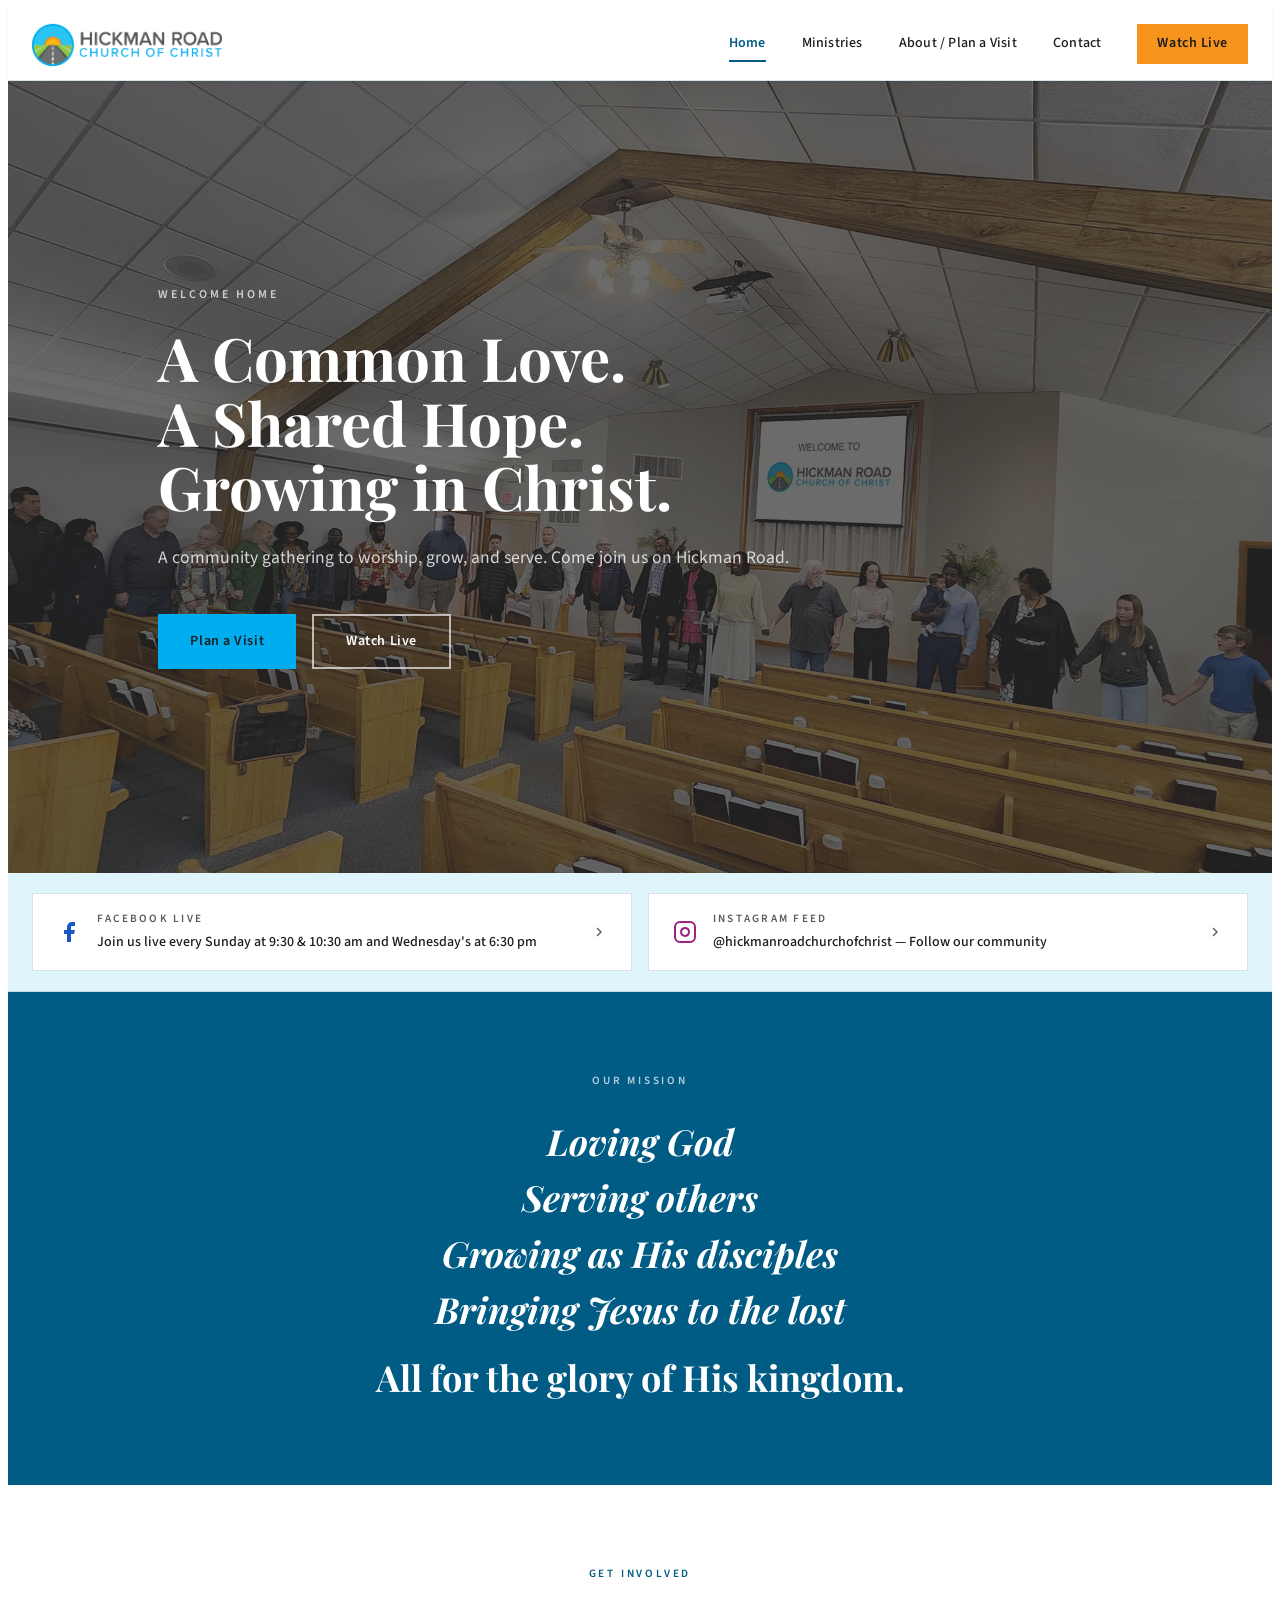
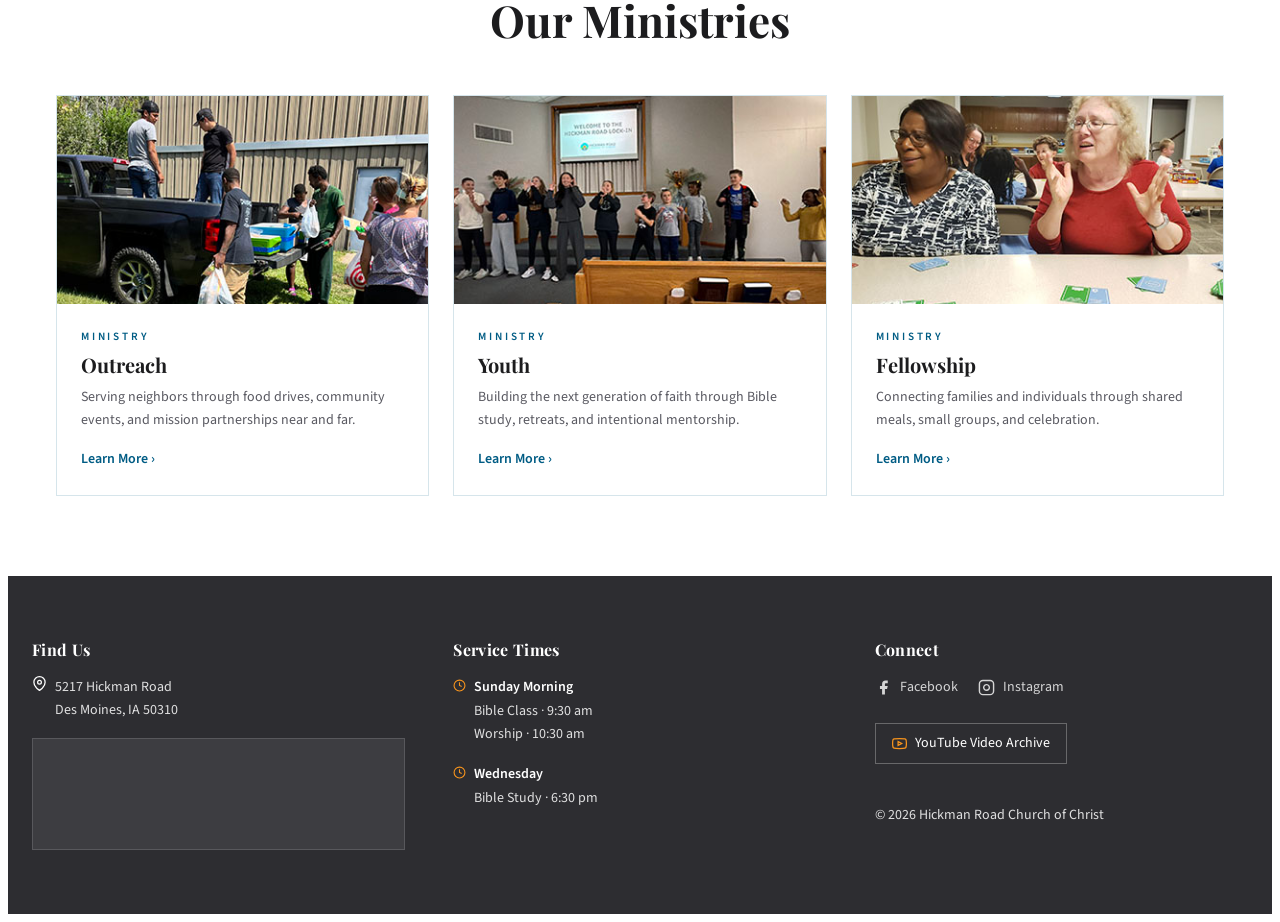
==== commit c3782a0a: "changed header and button" ====
--- a/index.html
+++ b/index.html
@@ -62,10 +62,10 @@
             <div class="hero__inner">
                 <div class="hero__content">
                     <span class="hero__eyebrow" aria-hidden="true">Welcome Home</span>
-                    <h1 id="hero-heading" class="hero__heading">Rooted in Faith.<br>Open to All.</h1>
-                    <p class="hero__body">A community gathering to worship, grow, and serve — right here on Hickman Road.</p>
+                    <h1 id="hero-heading" class="hero__heading">A Common Love.<br>A Shared Hope.<br>Growing in Christ.</b></h1>
+                    <p class="hero__body">A community gathering to worship, grow, and serve. Come join us on Hickman Road.</p>
                     <div class="hero__actions">
-                        <a href="about.html" class="btn btn--accent">Plan a Visit</a>
+                        <a href="about.html" class="btn btn--visit">Plan a Visit</a>
                         <a href="https://www.facebook.com/hickmanroadchurchofchrist" class="btn btn--outline-white" target="_blank" rel="noopener noreferrer">Watch Live</a>
                     </div>
                 </div>
--- a/scss/main.css
+++ b/scss/main.css
@@ -665,6 +665,13 @@
 .btn--accent:hover {
   background-color: rgb(217.3076923077, 122.1153846154, 7.6923076923);
 }
+.btn--visit {
+  background-color: #00AEEF;
+  color: #1c1c1e;
+}
+.btn--visit:hover {
+  background-color: #008bc0;
+}
 .btn--outline {
   background-color: transparent;
   color: #005c84;
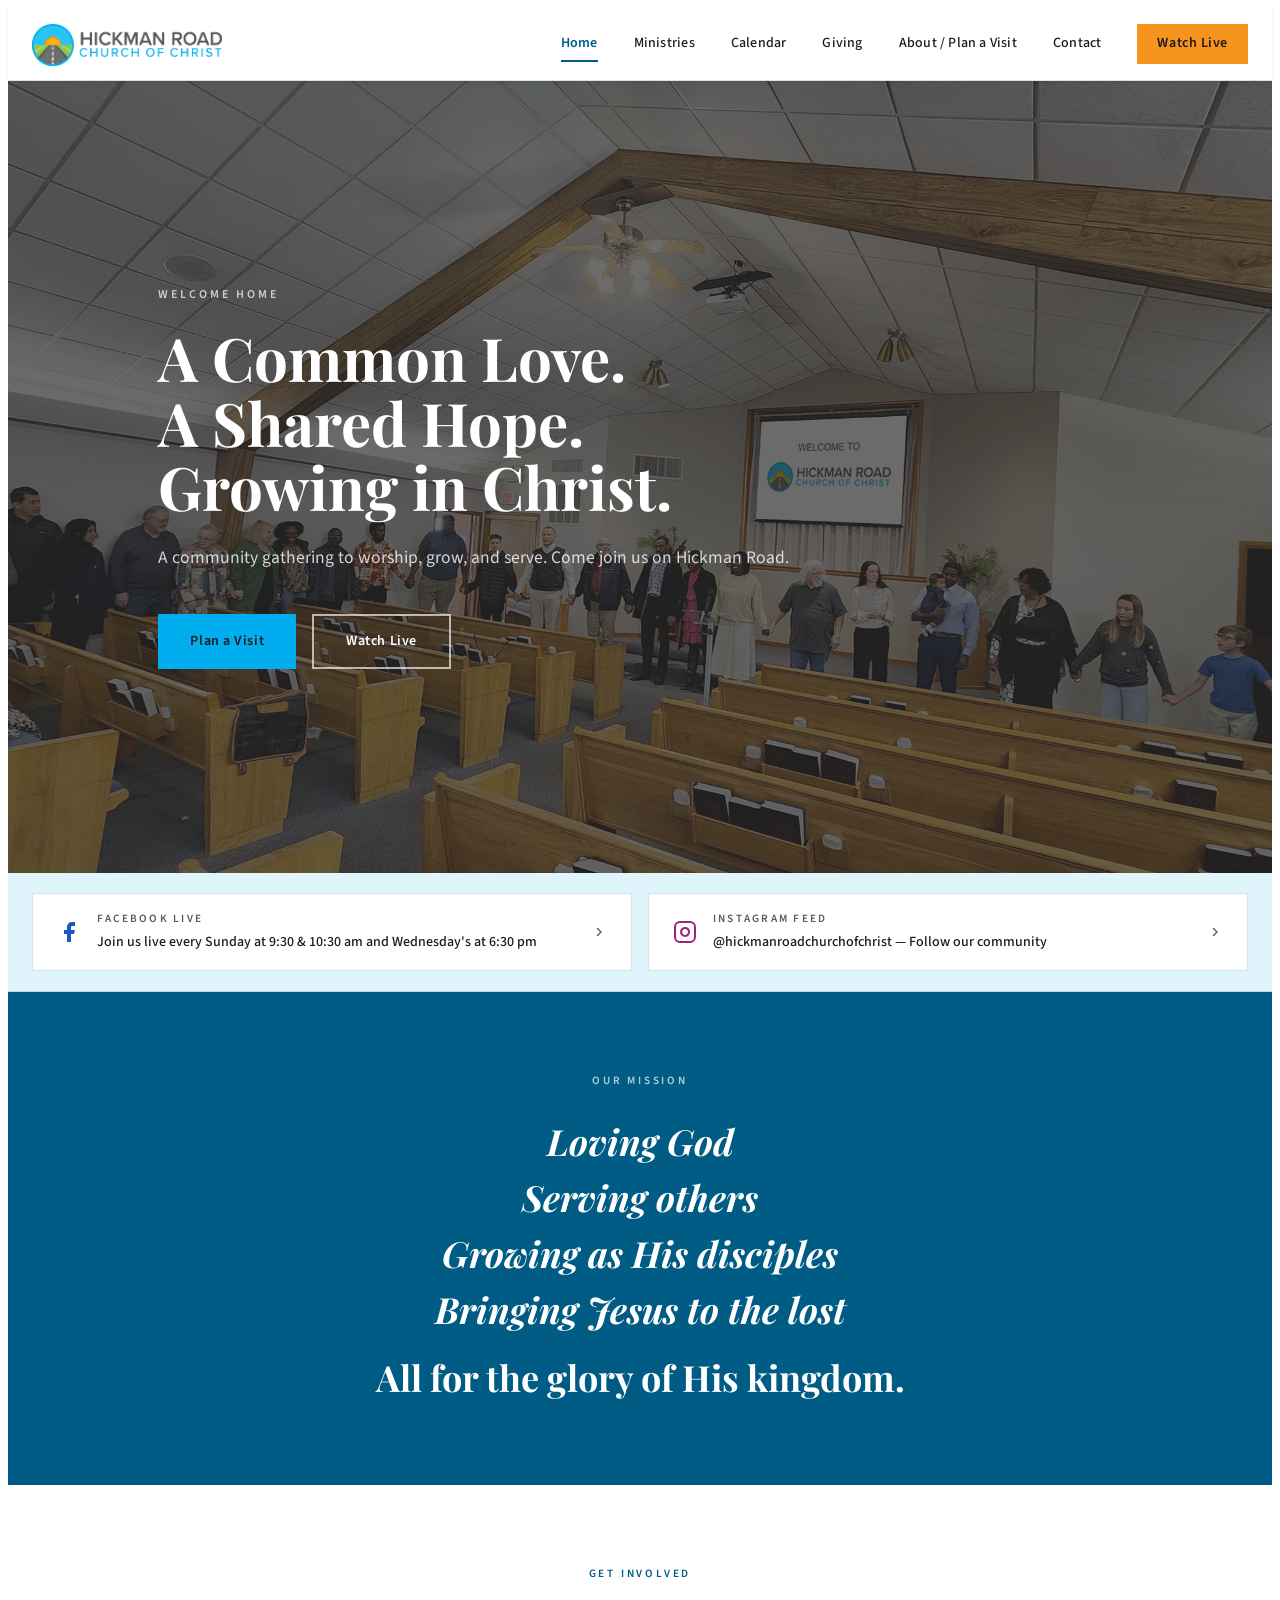
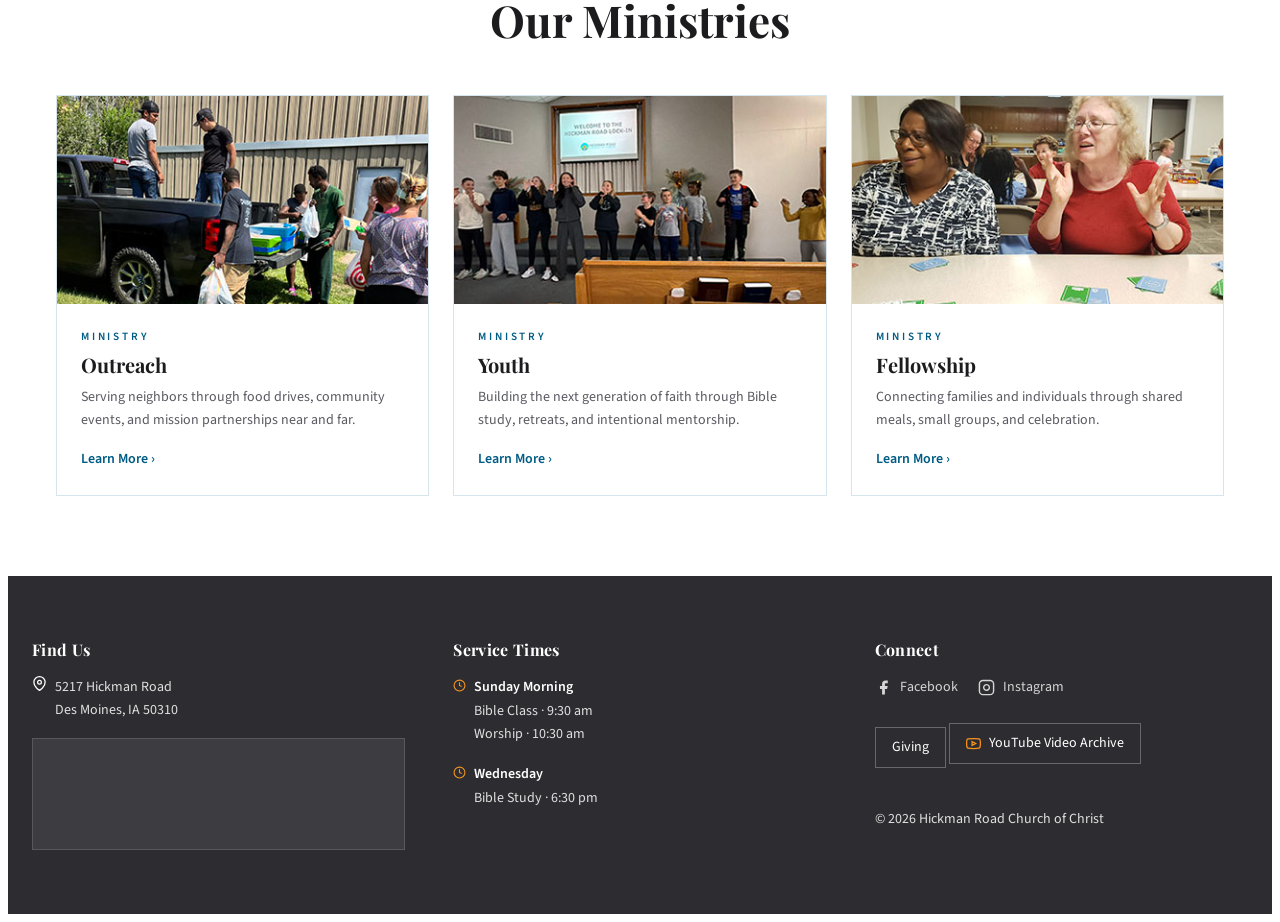
==== commit 964c81ca: "Add calendar and giving pages" ====
--- a/index.html
+++ b/index.html
@@ -26,6 +26,8 @@
             <nav class="site-nav" aria-label="Main navigation">
                 <a href="index.html" class="site-nav__link" aria-current="page">Home</a>
                 <a href="ministries.html" class="site-nav__link">Ministries</a>
+                <a href="calendar.html" class="site-nav__link">Calendar</a>
+                <a href="giving.html" class="site-nav__link">Giving</a>
                 <a href="about.html" class="site-nav__link">About / Plan a Visit</a>
                 <a href="contact.html" class="site-nav__link">Contact</a>
                 <a href="https://www.facebook.com/hickmanroadchurchofchrist" class="site-nav__cta" target="_blank" rel="noopener noreferrer">Watch Live</a>
@@ -48,6 +50,8 @@
         <div id="mobile-nav" class="mobile-nav" hidden role="navigation" aria-label="Mobile navigation">
             <a href="index.html" class="mobile-nav__link" aria-current="page">Home</a>
             <a href="ministries.html" class="mobile-nav__link">Ministries</a>
+            <a href="calendar.html" class="mobile-nav__link">Calendar</a>
+            <a href="giving.html" class="mobile-nav__link">Giving</a>
             <a href="about.html" class="mobile-nav__link">About / Plan a Visit</a>
             <a href="contact.html" class="mobile-nav__link">Contact</a>
             <a href="https://www.facebook.com/hickmanroadchurchofchrist" class="mobile-nav__link mobile-nav__link--cta" target="_blank" rel="noopener noreferrer">Watch Live</a>
@@ -247,6 +251,7 @@
                             </svg> Instagram
                         </a>
                     </nav>
+                    <a href="giving.html" class="site-footer__archive">Giving</a>
                     <a href="https://www.youtube.com/@hickmanroadchurchofchrist6056" class="site-footer__archive" aria-label="Browse sermon archive recordings" target="_blank" rel="noopener noreferrer">
                         <svg class="ft-icon" width="15" height="15" viewBox="0 0 24 24" fill="none"
                             stroke="currentColor" stroke-width="2" aria-hidden="true">
--- a/scss/main.css
+++ b/scss/main.css
@@ -252,7 +252,7 @@
   align-items: center;
   gap: 0.25rem;
 }
-@media screen and (min-width: 768px) {
+@media screen and (min-width: 1024px) {
   .site-nav {
     display: flex;
   }
@@ -353,7 +353,7 @@
   color: #1c1c1e;
   transition: color 0.15s ease;
 }
-@media screen and (min-width: 768px) {
+@media screen and (min-width: 1024px) {
   .hamburger {
     display: none;
   }
@@ -369,7 +369,7 @@
 .mobile-nav[hidden] {
   display: none;
 }
-@media screen and (min-width: 768px) {
+@media screen and (min-width: 1024px) {
   .mobile-nav {
     display: none !important;
   }
@@ -1185,6 +1185,55 @@
   margin-bottom: 0.25rem;
 }
 
+.giving-quote {
+  margin: 2rem 0 0;
+  color: #1c1c1e;
+}
+.giving-quote blockquote {
+  margin: 0;
+  font-family: "Playfair Display", Georgia, "Times New Roman", serif;
+  font-style: italic;
+  line-height: 1.7;
+}
+.giving-quote figcaption {
+  margin-top: 0.75rem;
+  color: #595961;
+}
+
+.giving {
+  padding: 5rem 1.5rem;
+  text-align: center;
+}
+.giving h2 {
+  font-family: "Playfair Display", Georgia, "Times New Roman", serif;
+  font-size: clamp(2rem, 4vw, 2.75rem);
+  margin-bottom: 1rem;
+}
+.giving p {
+  color: #595961;
+  margin-bottom: 1.5rem;
+}
+.giving a {
+  display: inline-block;
+}
+
+.calendar {
+  padding: 5rem 1.5rem;
+}
+.calendar__inner {
+  max-width: 62rem;
+  margin-inline: auto;
+}
+.calendar iframe {
+  display: block;
+  width: 100%;
+  height: 600px;
+  border: 0;
+}
+.calendar p {
+  margin-top: 1rem;
+}
+
 .page-intro {
   background-color: #e0f4fb;
   padding: 5rem 1.5rem;
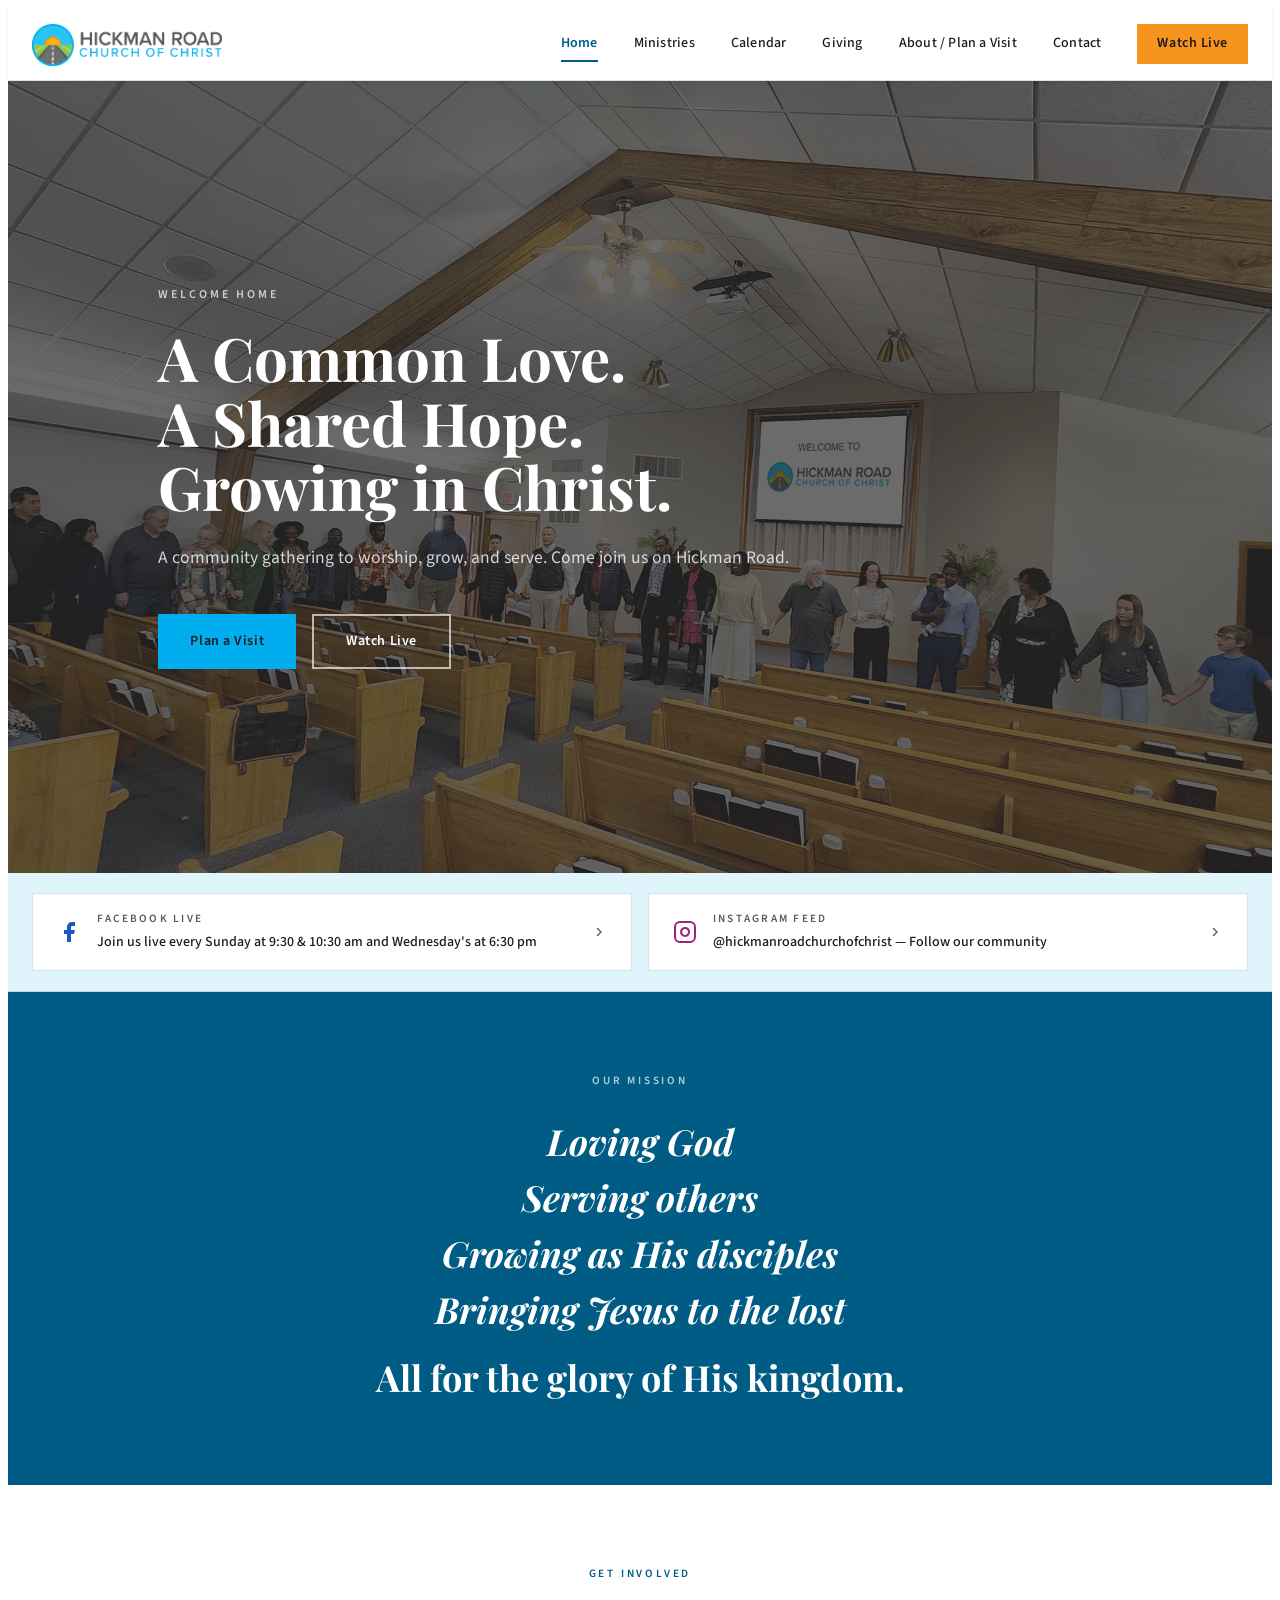
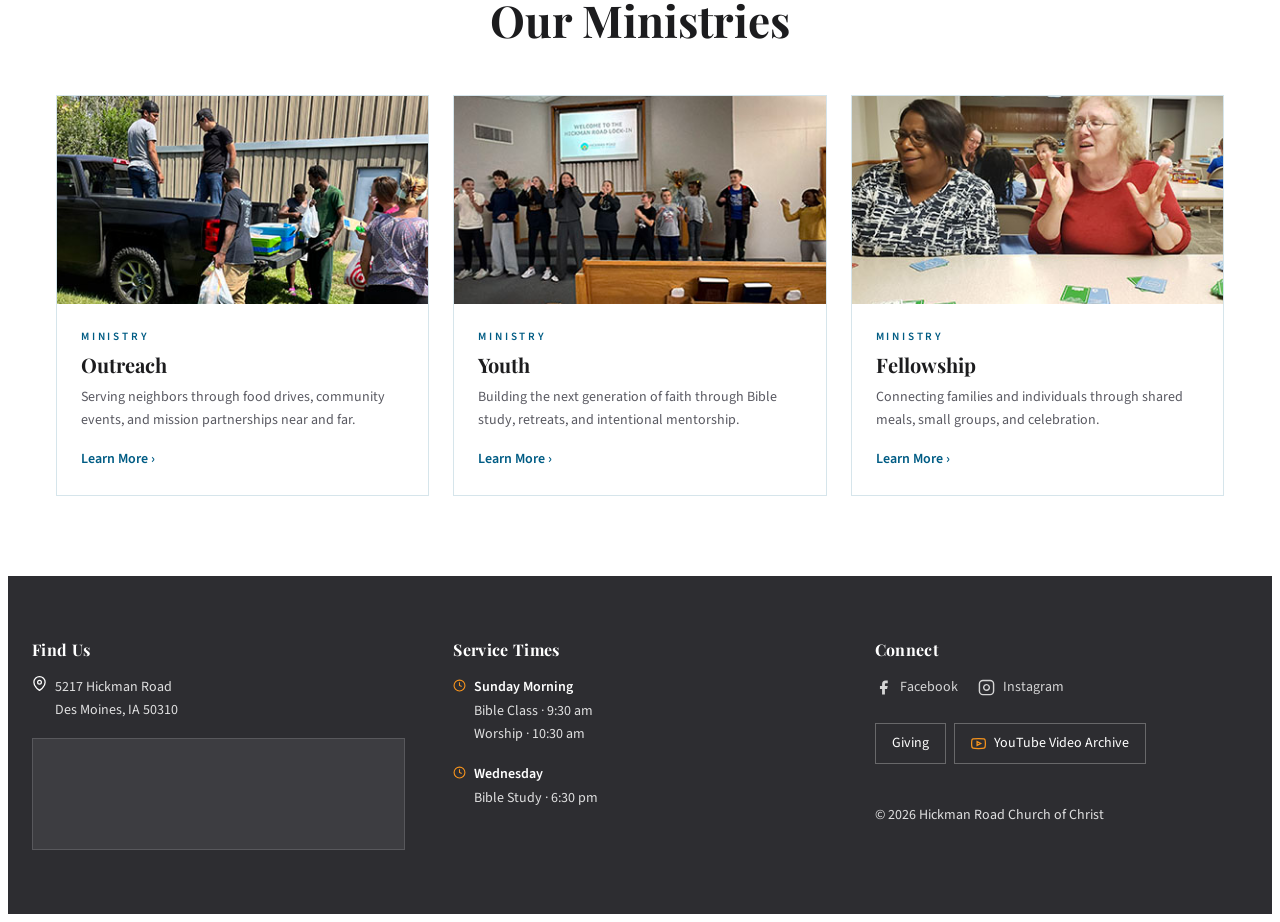
==== commit 28737165: "commit message" ====
--- a/index.html
+++ b/index.html
@@ -10,7 +10,7 @@
     <link
         href="https://fonts.googleapis.com/css2?family=Playfair+Display:ital,wght@0,400;0,600;0,700;1,400;1,600&family=Source+Sans+3:wght@300;400;500;600&display=swap"
         rel="stylesheet" />
-    <link rel="stylesheet" href="scss/main.css" />
+    <link rel="stylesheet" href="scss/main.css?v=20261111-2" />
 </head>
 
 <body>
@@ -251,16 +251,18 @@
                             </svg> Instagram
                         </a>
                     </nav>
-                    <a href="giving.html" class="site-footer__archive">Giving</a>
-                    <a href="https://www.youtube.com/@hickmanroadchurchofchrist6056" class="site-footer__archive" aria-label="Browse sermon archive recordings" target="_blank" rel="noopener noreferrer">
-                        <svg class="ft-icon" width="15" height="15" viewBox="0 0 24 24" fill="none"
-                            stroke="currentColor" stroke-width="2" aria-hidden="true">
-                            <path
-                                d="M22.54 6.42a2.78 2.78 0 00-1.94-1.96C18.88 4 12 4 12 4s-6.88 0-8.6.46a2.78 2.78 0 00-1.94 1.96A29 29 0 001 12a29 29 0 00.46 5.58A2.78 2.78 0 003.4 19.54C5.12 20 12 20 12 20s6.88 0 8.6-.46a2.78 2.78 0 001.94-1.96A29 29 0 0023 12a29 29 0 00-.46-5.58z" />
-                            <polygon points="9.75 15.02 15.5 12 9.75 8.98 9.75 15.02" />
-                        </svg>
-                        YouTube Video Archive
-                    </a>
+                    <div class="site-footer__links">
+                        <a href="giving.html" class="site-footer__archive">Giving</a>
+                        <a href="https://www.youtube.com/@hickmanroadchurchofchrist6056" class="site-footer__archive" aria-label="Browse sermon archive recordings" target="_blank" rel="noopener noreferrer">
+                            <svg class="ft-icon" width="15" height="15" viewBox="0 0 24 24" fill="none"
+                                stroke="currentColor" stroke-width="2" aria-hidden="true">
+                                <path
+                                    d="M22.54 6.42a2.78 2.78 0 00-1.94-1.96C18.88 4 12 4 12 4s-6.88 0-8.6.46a2.78 2.78 0 00-1.94 1.96A29 29 0 001 12a29 29 0 00.46 5.58A2.78 2.78 0 003.4 19.54C5.12 20 12 20 12 20s6.88 0 8.6-.46a2.78 2.78 0 001.94-1.96A29 29 0 0023 12a29 29 0 00-.46-5.58z" />
+                                <polygon points="9.75 15.02 15.5 12 9.75 8.98 9.75 15.02" />
+                            </svg>
+                            YouTube Video Archive
+                        </a>
+                    </div>
                     <p class="site-footer__copy">© 2026 Hickman Road Church of Christ</p>
                     <p class="site-footer__copy">
                     </p>
--- a/scss/main.css
+++ b/scss/main.css
@@ -507,6 +507,11 @@
 .site-footer__social a .ft-icon,
 .site-footer__social a:visited .ft-icon {
   flex-shrink: 0;
+}
+.site-footer__links {
+  display: flex;
+  flex-wrap: wrap;
+  gap: 0.5rem;
 }
 .site-footer__archive {
   display: inline-flex;
